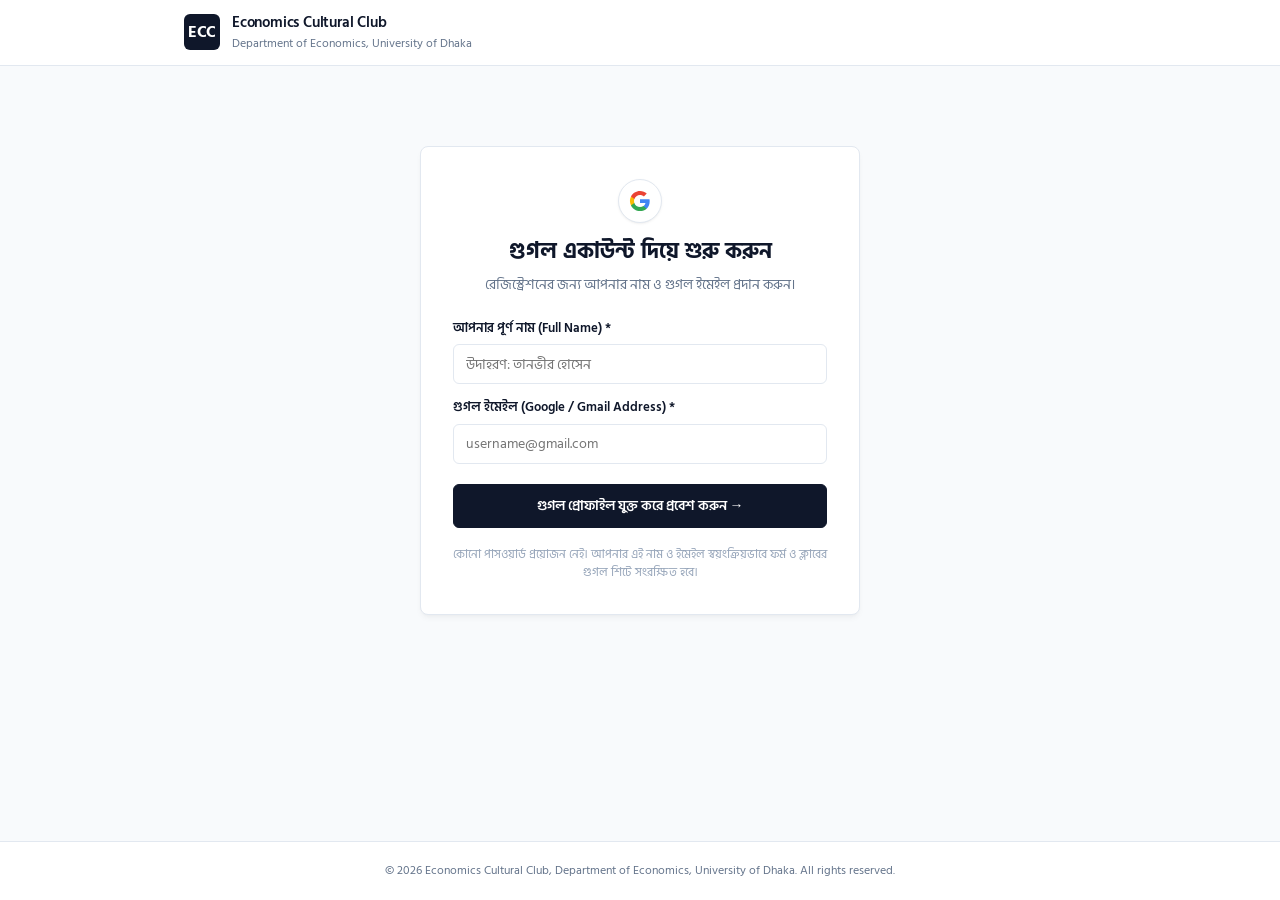
==== index.html @ 9bbc3e86 "Initial commit: Economics Cultural Club Registration Portal" ====
<!DOCTYPE html>
<html lang="bn">
<head>
  <meta charset="UTF-8">
  <meta name="viewport" content="width=device-width, initial-scale=1.0">
  <title>ইভেন্ট রেজিস্ট্রেশন | Economics Cultural Club</title>
  
  <!-- Fonts: Hind Siliguri for Bangla & Inter for English -->
  <link rel="preconnect" href="https://fonts.googleapis.com">
  <link rel="preconnect" href="https://fonts.gstatic.com" crossorigin>
  <link href="https://fonts.googleapis.com/css2?family=Hind+Siliguri:wght@400;500;600;700&display=swap" rel="stylesheet">
  
  <link rel="stylesheet" href="style.css">
</head>
<body>

  <!-- Header -->
  <header class="site-header">
    <div class="header-container">
      <div class="brand-block">
        <div class="brand-symbol">ECC</div>
        <div>
          <div class="brand-title">Economics Cultural Club</div>
          <div class="brand-subtitle">Department of Economics, University of Dhaka</div>
        </div>
      </div>

      <!-- User Account Bar (Shown when authenticated) -->
      <div id="user-account-bar" class="user-account-bar" style="display: none;">
        <div class="user-profile">
          <img id="header-avatar" class="user-avatar" src="" alt="User Avatar" />
          <div class="user-details">
            <span id="header-user-name" class="user-name">User Name</span>
            <span id="header-user-email" class="user-email">user@gmail.com</span>
          </div>
        </div>
        <button type="button" class="btn-signout" id="btn-signout">লগআউট (Sign Out)</button>
      </div>
    </div>
  </header>

  <!-- Main Container -->
  <main class="main-content">

    <!-- VIEW 1: AUTHENTICATION (0$ GOOGLE ACCOUNT LOGIN) -->
    <section id="view-auth" class="view-section active">
      <div class="auth-container">
        <div class="auth-header">
          <div style="display: inline-flex; align-items: center; justify-content: center; width: 44px; height: 44px; background: #fff; border: 1px solid var(--color-border); border-radius: 50%; margin-bottom: 12px; box-shadow: var(--shadow-subtle);">
            <!-- Google 'G' Icon SVG -->
            <svg width="22" height="22" viewBox="0 0 24 24">
              <path fill="#4285F4" d="M22.56 12.25c0-.78-.07-1.53-.2-2.25H12v4.26h5.92c-.26 1.37-1.04 2.53-2.21 3.31v2.77h3.57c2.08-1.92 3.28-4.74 3.28-8.09z"/>
              <path fill="#34A853" d="M12 23c2.97 0 5.46-.98 7.28-2.66l-3.57-2.77c-.98.66-2.23 1.06-3.71 1.06-2.86 0-5.29-1.93-6.16-4.53H2.18v2.84C3.99 20.53 7.7 23 12 23z"/>
              <path fill="#FBBC05" d="M5.84 14.09c-.22-.66-.35-1.36-.35-2.09s.13-1.43.35-2.09V7.06H2.18C1.43 8.55 1 10.22 1 12s.43 3.45 1.18 4.94l2.85-2.22.81-.63z"/>
              <path fill="#EA4335" d="M12 5.38c1.62 0 3.06.56 4.21 1.64l3.15-3.15C17.45 2.09 14.97 1 12 1 7.7 1 3.99 3.47 2.18 7.06l3.66 2.84c.87-2.6 3.3-4.52 6.16-4.52z"/>
            </svg>
          </div>
          <h1>গুগল একাউন্ট দিয়ে শুরু করুন</h1>
          <p>রেজিস্ট্রেশনের জন্য আপনার নাম ও গুগল ইমেইল প্রদান করুন।</p>
        </div>

        <form id="form-auth-login" novalidate style="margin-top: 16px; text-align: left;">
          <div class="form-group" style="margin-bottom: 14px;">
            <label class="form-label" for="auth-input-name">
              <span>আপনার পূর্ণ নাম (Full Name) *</span>
            </label>
            <input type="text" id="auth-input-name" class="form-control" required placeholder="উদাহরণ: তানভীর হোসেন" />
          </div>

          <div class="form-group" style="margin-bottom: 20px;">
            <label class="form-label" for="auth-input-email">
              <span>গুগল ইমেইল (Google / Gmail Address) *</span>
            </label>
            <input type="email" id="auth-input-email" class="form-control" required placeholder="username@gmail.com" />
          </div>

          <button type="submit" class="btn btn-primary btn-full" style="height: 44px;">
            গুগল প্রোফাইল যুক্ত করে প্রবেশ করুন &rarr;
          </button>
        </form>

        <p class="auth-note" style="margin-top: 18px;">
          কোনো পাসওয়ার্ড প্রয়োজন নেই। আপনার এই নাম ও ইমেইল স্বয়ংক্রিয়ভাবে ফর্ম ও ক্লাবের গুগল শিটে সংরক্ষিত হবে।
        </p>
      </div>
    </section>

    <!-- VIEW 2: MAIN MENU (SELECTION) -->
    <section id="view-menu" class="view-section">
      <div class="menu-header">
        <h2 id="menu-welcome-text">স্বাগতম!</h2>
        <p>যে ইভেন্টে অংশগ্রহণ করতে চান তা নির্বাচন করুন:</p>
      </div>

      <div class="events-grid">
        <!-- Event 1: চিত্রপট (Art-camp) -->
        <article class="event-card">
          <div>
            <span class="event-tag">আর্ট ক্যাম্প</span>
            <h3>'চিত্রপট' (Art-camp)</h3>
            <p class="event-desc">
              ছোট-বড় সকল প্রতিভাবানদের জন্য চিত্রাঙ্কন উৎসব। বয়স অনুযায়ী রয়েছে কুঁড়ি ও কলি গ্রুপ।
            </p>
            <ul class="event-meta-list">
              <li><strong>বয়সসীমা:</strong> ৩ থেকে ২৫ বছর</li>
              <li><strong>মাধ্যম:</strong> কার্ট্রিজ পেপার / ক্যানভাস</li>
              <li><strong>ফি:</strong> ৫০০ / ৮০০ / ১,০০০ টাকা</li>
            </ul>
          </div>
          <button type="button" class="btn btn-accent btn-full" id="btn-open-art-camp">
            'চিত্রপট' বুকিং ফর্ম খুলুন &rarr;
          </button>
        </article>

        <!-- Event 2: উৎসব (Movie Screening) -->
        <article class="event-card">
          <div>
            <span class="event-tag">চলচ্চিত্র প্রদর্শনী</span>
            <h3>'উৎসব' (Movie Screening)</h3>
            <p class="event-desc">
              নির্বাচিত জনপ্রিয় সিনেমা প্রদর্শনী ও সাংস্কৃতিক আড্ডা। ইকোনমিক্স পরিবার ও আমন্ত্রিত অতিথিদের জন্য।
            </p>
            <ul class="event-meta-list">
              <li><strong>স্থান:</strong> ঢাকা বিশ্ববিদ্যালয় ক্যাম্পাস</li>
              <li><strong>EconDU সেশন (২২/২৩ - ২৫/২৬):</strong> ৫০ টাকা</li>
              <li><strong>অন্যান্য সবার জন্য:</strong> ১০০ টাকা</li>
            </ul>
          </div>
          <button type="button" class="btn btn-primary btn-full" id="btn-open-movie-screening">
            'উৎসব' বুকিং ফর্ম খুলুন &rarr;
          </button>
        </article>
      </div>
    </section>

    <!-- VIEW 3: FORM 1 - 'চিত্রপট' (Art-camp) -->
    <section id="view-art-camp" class="view-section">
      <div class="form-card">
        <div class="form-top-nav">
          <button type="button" class="btn-back" data-target="view-menu">
            &larr; প্রধান মেনুতে ফিরে যান
          </button>
          <span class="event-tag">Art-camp Booking</span>
        </div>

        <div class="form-title-group">
          <h2>'চিত্রপট' (Art-camp) বুকিং ফর্ম</h2>
          <p>সঠিক বয়স ও জন্মতারিখ প্রদান করে উপযুক্ত গ্রুপ নির্বাচন করুন।</p>
        </div>

        <form id="form-art-camp" novalidate>
          <div class="form-grid form-grid-2">
            <!-- Name -->
            <div class="form-group">
              <label class="form-label" for="ac-name">
                <span>অংশগ্রহণকারীর নাম (Full Name) *</span>
              </label>
              <input type="text" id="ac-name" name="name" class="form-control" required placeholder="পুরো নাম লিখুন" />
            </div>

            <!-- Gender -->
            <div class="form-group">
              <label class="form-label" for="ac-gender">
                <span>লিঙ্গ (Gender) *</span>
              </label>
              <select id="ac-gender" name="gender" class="form-control" required>
                <option value="">নির্বাচন করুন</option>
                <option value="Male">পুরুষ (Male)</option>
                <option value="Female">নারী (Female)</option>
                <option value="Other">অন্যান্য (Other)</option>
              </select>
            </div>

            <!-- Phone Number -->
            <div class="form-group">
              <label class="form-label" for="ac-phone">
                <span>ফোন নম্বর (Phone Number) *</span>
                <span class="label-sub">নাবালক হলে অভিভাবকের নম্বর</span>
              </label>
              <input type="tel" id="ac-phone" name="phoneNumber" class="form-control" required placeholder="01XXXXXXXXX" />
            </div>

            <!-- Birthday -->
            <div class="form-group">
              <label class="form-label" for="ac-birthday">
                <span>জন্মতারিখ (Birthday) *</span>
              </label>
              <input type="date" id="ac-birthday" name="birthday" class="form-control" required />
            </div>

            <!-- Age (Auto-calculated, Read-only) -->
            <div class="form-group">
              <label class="form-label" for="ac-age">
                <span>বয়স (Age)</span>
                <span class="label-sub">জন্মতারিখ থেকে স্বয়ংক্রিয়ভাবে নির্ধারিত</span>
              </label>
              <div class="age-input-wrapper">
                <input type="text" id="ac-age" name="age" class="form-control tabular-nums" readonly placeholder="জন্মতারিখ নির্বাচন করুন" />
                <span id="ac-age-badge" class="age-status-badge">অনির্ধারিত</span>
              </div>
            </div>

            <!-- Registration Fee (Auto-filled, Read-only) -->
            <div class="form-group">
              <label class="form-label" for="ac-fee">
                <span>রেজিস্ট্রেশন ফি (Registration Fee)</span>
                <span class="label-sub">গ্রুপ অনুযায়ী নির্ধারিত</span>
              </label>
              <input type="text" id="ac-fee" name="feeDisplay" class="form-control tabular-nums" readonly value="০ টাকা" style="font-weight: 700; color: var(--color-accent);" />
            </div>

            <!-- Group Selection -->
            <div class="form-group full-width">
              <label class="form-label">
                <span>গ্রুপ নির্বাচন (Select Group) *</span>
                <span class="label-sub" id="ac-group-helper">বয়স অনুযায়ী প্রযোজ্য গ্রুপ সচল হবে</span>
              </label>

              <div class="group-options">
                <!-- Group 1: কুঁড়ি -->
                <div class="group-card disabled" id="group-card-kuri" data-group="কুঁড়ি" data-medium="কার্ট্রিজ পেপার (Cartridge Paper)" data-fee="500" data-min-age="3" data-max-age="15">
                  <div class="group-card-header">
                    <span class="group-title">কুঁড়ি</span>
                    <span class="group-age-badge">৩–১৫ বছর</span>
                  </div>
                  <div class="group-meta">
                    মাধ্যম: কার্ট্রিজ পেপার (Cartridge Paper)
                  </div>
                  <div class="group-fee">৫০০ টাকা (500 TK)</div>
                </div>

                <!-- Group 2: কলি (কার্টিজ পেপার) -->
                <div class="group-card disabled" id="group-card-koli-paper" data-group="কলি (কার্টিজ পেপার)" data-medium="কার্ট্রিজ পেপার (Cartridge Paper)" data-fee="800" data-min-age="16" data-max-age="25">
                  <div class="group-card-header">
                    <span class="group-title">কলি</span>
                    <span class="group-age-badge">১৬–২৫ বছর</span>
                  </div>
                  <div class="group-meta">
                    মাধ্যম: কার্ট্রিজ পেপার (Cartridge Paper)
                  </div>
                  <div class="group-fee">৮০০ টাকা (800 TK)</div>
                </div>

                <!-- Group 3: কলি (ক্যানভাস) -->
                <div class="group-card disabled" id="group-card-koli-canvas" data-group="কলি (ক্যানভাস)" data-medium="ক্যানভাস (Canvas)" data-fee="1000" data-min-age="16" data-max-age="25">
                  <div class="group-card-header">
                    <span class="group-title">কলি</span>
                    <span class="group-age-badge">১৬–২৫ বছর</span>
                  </div>
                  <div class="group-meta">
                    মাধ্যম: ক্যানভাস (Canvas)
                  </div>
                  <div class="group-fee">১,০০০ টাকা (1,000 TK)</div>
                </div>
              </div>
              <input type="hidden" id="ac-selected-group" name="group" required />
              <input type="hidden" id="ac-selected-medium" name="medium" />
              <input type="hidden" id="ac-selected-fee" name="fee" value="0" />
            </div>
          </div>

          <!-- Shared Payment Component Container -->
          <div class="payment-component-container" data-form-prefix="ac"></div>

          <!-- Submit Button -->
          <div style="margin-top: 24px;">
            <button type="submit" class="btn btn-accent btn-full" id="btn-submit-art-camp">
              <span class="btn-text">'চিত্রপট' রেজিস্ট্রেশন সম্পন্ন করুন</span>
              <span class="btn-spinner" style="display: none;">প্রসেস হচ্ছে...</span>
            </button>
          </div>
        </form>
      </div>
    </section>

    <!-- VIEW 4: FORM 2 - 'উৎসব' (Movie Screening) -->
    <section id="view-movie-screening" class="view-section">
      <div class="form-card">
        <div class="form-top-nav">
          <button type="button" class="btn-back" data-target="view-menu">
            &larr; প্রধান মেনুতে ফিরে যান
          </button>
          <span class="event-tag" style="color: var(--color-text-main); background: var(--color-surface-subtle); border-color: var(--color-border);">
            Movie Screening Booking
          </span>
        </div>

        <div class="form-title-group">
          <h2>'উৎসব' (Movie Screening) বুকিং ফর্ম</h2>
          <p>আপনার তথ্য, ডিপার্টমেন্ট ও সেশন অনুযায়ী ফি স্বয়ংক্রিয়ভাবে নির্ধারিত হবে।</p>
        </div>

        <form id="form-movie-screening" novalidate>
          <div class="form-grid form-grid-2">
            <!-- Name -->
            <div class="form-group">
              <label class="form-label" for="ms-name">
                <span>নাম (Full Name) *</span>
              </label>
              <input type="text" id="ms-name" name="name" class="form-control" required placeholder="পুরো নাম লিখুন" />
            </div>

            <!-- Gender -->
            <div class="form-group">
              <label class="form-label" for="ms-gender">
                <span>লিঙ্গ (Gender) *</span>
              </label>
              <select id="ms-gender" name="gender" class="form-control" required>
                <option value="">নির্বাচন করুন</option>
                <option value="Male">পুরুষ (Male)</option>
                <option value="Female">নারী (Female)</option>
                <option value="Other">অন্যান্য (Other)</option>
              </select>
            </div>

            <!-- Phone Number -->
            <div class="form-group full-width">
              <label class="form-label" for="ms-phone">
                <span>ফোন নম্বর (Phone Number) *</span>
                <span class="label-sub">নাবালক হলে অভিভাবকের নম্বর (Guardian's if Minor)</span>
              </label>
              <input type="tel" id="ms-phone" name="phoneNumber" class="form-control" required placeholder="01XXXXXXXXX" />
            </div>

            <!-- Institution Dropdown -->
            <div class="form-group">
              <label class="form-label" for="ms-institution">
                <span>প্রতিষ্ঠান / বিভাগ (Institution) *</span>
              </label>
              <select id="ms-institution" name="institution" class="form-control" required>
                <option value="">নির্বাচন করুন</option>
                <option value="EconDU">EconDU (Department of Economics, DU)</option>
                <option value="Other">অন্যান্য (Other)</option>
              </select>
            </div>

            <!-- Institution Other (Conditional Input) -->
            <div class="form-group" id="ms-institution-other-group" style="display: none;">
              <label class="form-label" for="ms-institution-other">
                <span>প্রতিষ্ঠানের নাম লিখুন (Specify Institution) *</span>
              </label>
              <input type="text" id="ms-institution-other" name="institutionOther" class="form-control" placeholder="আপনার প্রতিষ্ঠান বা বিভাগের নাম" />
            </div>

            <!-- Session Dropdown -->
            <div class="form-group">
              <label class="form-label" for="ms-session">
                <span>সেশন (Session) *</span>
              </label>
              <select id="ms-session" name="session" class="form-control" required>
                <option value="">নির্বাচন করুন</option>
                <option value="25/26">25/26</option>
                <option value="24/25">24/25</option>
                <option value="23/24">23/24</option>
                <option value="22/23">22/23</option>
                <option value="Other">অন্যান্য (Other)</option>
              </select>
            </div>

            <!-- Session Other (Conditional Input) -->
            <div class="form-group" id="ms-session-other-group" style="display: none;">
              <label class="form-label" for="ms-session-other">
                <span>সেশন উল্লেখ করুন (Specify Session) *</span>
              </label>
              <input type="text" id="ms-session-other" name="sessionOther" class="form-control" placeholder="যেমন: 21/22 বা অন্যান্য" />
            </div>

            <!-- Registration Fee (Auto-filled, Read-only) -->
            <div class="form-group full-width">
              <div class="fee-summary-box">
                <div>
                  <div class="fee-summary-label">রেজিস্ট্রেশন ফি (Registration Fee)</div>
                  <div class="fee-summary-note" id="ms-fee-rule-note">
                    EconDU এবং [25/26, 24/25, 23/24, 22/23] সেশনের জন্য ৫০ টাকা, অন্যদের জন্য ১০০ টাকা।
                  </div>
                </div>
                <div class="fee-summary-val" id="ms-fee-display">১০০ টাকা</div>
                <input type="hidden" id="ms-fee" name="fee" value="100" />
              </div>
            </div>
          </div>

          <!-- Shared Payment Component Container -->
          <div class="payment-component-container" data-form-prefix="ms"></div>

          <!-- Submit Button -->
          <div style="margin-top: 24px;">
            <button type="submit" class="btn btn-primary btn-full" id="btn-submit-movie-screening">
              <span class="btn-text">'উৎসব' রেজিস্ট্রেশন সাবমিট করুন</span>
              <span class="btn-spinner" style="display: none;">প্রসেস হচ্ছে...</span>
            </button>
          </div>
        </form>
      </div>
    </section>

  </main>

  <!-- Reusable Template: Payment Details Shared Component -->
  <template id="template-payment-details">
    <div class="payment-section">
      <div class="section-title">পেমেন্ট সংক্রান্ত বিবরণ (Payment Details)</div>
      <div class="section-desc">
        নিচের ব্যাংক একাউন্ট অথবা MFS নম্বরে নির্ধারিত ফি পাঠিয়ে ট্রানজেকশন আইডি প্রদান করুন।
      </div>

      <div class="payment-grid">
        <!-- Bank Details -->
        <div class="payment-card">
          <div class="payment-card-title">
            <span>ব্যাংক একাউন্ট বিবরণ (Bank)</span>
          </div>
          <div class="payment-details-list">
            <div class="payment-row">
              <span>Account Name:</span>
              <span>Economics Cultural Club</span>
            </div>
            <div class="payment-row">
              <span>Account No:</span>
              <span>
                <button type="button" class="copy-pill js-copy-btn" data-copy="4405702001651" title="কপি করুন">
                  4405702001651 📋
                </button>
              </span>
            </div>
            <div class="payment-row">
              <span>Bank Name:</span>
              <span>Sonali Bank PLC</span>
            </div>
            <div class="payment-row">
              <span>Branch:</span>
              <span>DU Campus Corporate</span>
            </div>
            <div class="payment-row">
              <span>Routing No:</span>
              <span>200271750</span>
            </div>
            <div class="payment-row">
              <span>SWIFT / BIC:</span>
              <span>BSONBDDH</span>
            </div>
          </div>
        </div>

        <!-- MFS Details -->
        <div class="payment-card">
          <div class="payment-card-title">
            <span>মোবাইল ব্যাংকিং (MFS)</span>
          </div>
          <div class="payment-details-list">
            <div class="payment-row">
              <span>MFS Providers:</span>
              <span>bKash / Nagad / Rocket / Upay</span>
            </div>
            <div class="payment-row" style="margin-top: 4px;">
              <span>MFS Number:</span>
              <span>
                <button type="button" class="copy-pill js-copy-btn" data-copy="01753932582" title="কপি করুন">
                  01753932582 📋
                </button>
              </span>
            </div>
            <div class="payment-row" style="margin-top: 6px;">
              <span style="font-size: 11px; color: var(--color-text-muted);">
                * অনুগ্রহ করে সেন্ড মানি বা ক্যাশ-ইন সম্পন্ন করে নিচের ঘরে ট্রানজেকশন আইডি (TrxID) দিন।
              </span>
            </div>
          </div>
        </div>

        <!-- QR Code Placeholder -->
        <div class="qr-container">
          <div class="qr-image-wrapper">
            <!-- 
              To use your actual QR code image, place your file in this folder 
              named 'bangla-qr.png' (or SVG fallback will render).
            -->
            <img src="bangla-qr.png" alt="Bangla QR" onerror="this.onerror=null; this.src='bangla-qr.svg';" />
            <div class="qr-placeholder-text" style="display: none; height: 100%; align-items: center; justify-content: center; text-align: center;">
              &lt;Bangla QR png&gt;
            </div>
          </div>
          <div class="qr-caption">Bangla QR</div>
        </div>
      </div>

      <!-- Verification Input fields -->
      <div class="verification-box">
        <div class="form-grid form-grid-2">
          <div class="form-group">
            <label class="form-label">
              <span>পেমেন্ট মাধ্যম (Payment Method) *</span>
            </label>
            <select class="form-control js-payment-method" required>
              <option value="bKash">bKash (বিকাশ)</option>
              <option value="Nagad">Nagad (নগদ)</option>
              <option value="Rocket">Rocket (রকেট)</option>
              <option value="Upay">Upay (উপায়)</option>
              <option value="Sonali Bank">Sonali Bank PLC (ব্যাংক ট্রান্সফার)</option>
            </select>
          </div>
          <div class="form-group">
            <label class="form-label">
              <span>ট্রানজেকশন আইডি / রেফারেন্স (TrxID) *</span>
              <span class="label-sub">টাকা পাঠানোর পর প্রাপ্ত কোড</span>
            </label>
            <input type="text" class="form-control js-trx-id" required placeholder="উদাহরণ: BKA892XKZ বা স্লিপ নম্বর" />
          </div>
        </div>
      </div>
    </div>
  </template>

  <!-- Success Modal -->
  <div id="modal-success" class="modal-overlay">
    <div class="modal-card">
      <div class="modal-icon-success">
        <svg width="24" height="24" viewBox="0 0 24 24" fill="none" stroke="currentColor" stroke-width="2.5" stroke-linecap="round" stroke-linejoin="round">
          <polyline points="20 6 9 17 4 12"></polyline>
        </svg>
      </div>
      <h3 id="modal-success-title">রেজিস্ট্রেশন সফল হয়েছে!</h3>
      <p id="modal-success-desc">
        আপনার আবেদনটি সফলভাবে গৃহীত হয়েছে এবং সংশ্লিষ্ট গুগল শিটে রেকর্ড করা হয়েছে।
      </p>
      <button type="button" class="btn btn-primary btn-full" id="btn-modal-done">
        প্রধান মেনুতে ফিরে যান
      </button>
    </div>
  </div>

  <!-- Toast Container -->
  <div id="toast-container" class="toast-container"></div>

  <!-- Footer -->
  <footer class="site-footer">
    <div>&copy; 2026 Economics Cultural Club, Department of Economics, University of Dhaka. All rights reserved.</div>
  </footer>

  <!-- Scripts -->
  <script src="config.js"></script>
  <script src="app.js"></script>
</body>
</html>
---- style.css ----
/* ==========================================================================
   Economics Cultural Club - Event Registration Stylesheet
   Crafted with Quiet Chrome, crisp 1px borders, deliberate spacing, and solid typography.
   Zero AI Slop: No purple gradients, no glowing blobs, no gradient text.
   ========================================================================== */

:root {
  --font-sans: 'Hind Siliguri', -apple-system, BlinkMacSystemFont, 'Segoe UI', Roboto, Helvetica, Arial, sans-serif;
  --font-mono: ui-monospace, SFMono-Regular, Menlo, Monaco, Consolas, monospace;

  /* Calm Neutrals */
  --color-bg: #f8fafc;
  --color-surface: #ffffff;
  --color-surface-subtle: #f1f5f9;
  --color-border: #e2e8f0;
  --color-border-hover: #cbd5e1;
  --color-text-main: #0f172a;
  --color-text-muted: #64748b;
  --color-text-subtle: #94a3b8;

  /* Dignified Accent (Earthy Terracotta / Rust) */
  --color-accent: #c2410c;
  --color-accent-hover: #9a3412;
  --color-accent-light: #fff7ed;
  --color-accent-border: #fed7aa;

  /* Functional status */
  --color-success: #15803d;
  --color-success-bg: #f0fdf4;
  --color-error: #b91c1c;
  --color-error-bg: #fef2f2;

  --radius-sm: 4px;
  --radius-md: 6px;
  --radius-lg: 8px;
  --shadow-subtle: 0 1px 3px 0 rgba(0, 0, 0, 0.05), 0 1px 2px -1px rgba(0, 0, 0, 0.05);
  --shadow-card: 0 4px 6px -1px rgba(0, 0, 0, 0.04), 0 2px 4px -2px rgba(0, 0, 0, 0.04);
}

*, *::before, *::after {
  box-sizing: border-box;
  margin: 0;
  padding: 0;
}

body {
  font-family: var(--font-sans);
  background-color: var(--color-bg);
  color: var(--color-text-main);
  line-height: 1.5;
  -webkit-font-smoothing: antialiased;
  min-height: 100vh;
  display: flex;
  flex-direction: column;
}

/* Tabular Numbers */
.tabular-nums, .num, .fee-amount, .age-badge, .badge {
  font-variant-numeric: tabular-nums;
}

/* Header & Nav */
.site-header {
  background-color: var(--color-surface);
  border-bottom: 1px solid var(--color-border);
  position: sticky;
  top: 0;
  z-index: 40;
}

.header-container {
  max-width: 960px;
  margin: 0 auto;
  padding: 12px 24px;
  display: flex;
  align-items: center;
  justify-content: space-between;
}

.brand-block {
  display: flex;
  align-items: center;
  gap: 12px;
}

.brand-symbol {
  width: 36px;
  height: 36px;
  background-color: var(--color-text-main);
  color: #fff;
  border-radius: var(--radius-md);
  display: flex;
  align-items: center;
  justify-content: center;
  font-weight: 700;
  font-size: 16px;
  letter-spacing: -0.5px;
}

.brand-title {
  font-size: 15px;
  font-weight: 600;
  color: var(--color-text-main);
  letter-spacing: -0.2px;
}

.brand-subtitle {
  font-size: 12px;
  color: var(--color-text-muted);
}

/* User Account Bar in Header */
.user-account-bar {
  display: flex;
  align-items: center;
  gap: 12px;
}

.user-profile {
  display: flex;
  align-items: center;
  gap: 8px;
  background-color: var(--color-surface-subtle);
  padding: 4px 10px 4px 4px;
  border-radius: 9999px;
  border: 1px solid var(--color-border);
}

.user-avatar {
  width: 28px;
  height: 28px;
  border-radius: 50%;
  object-fit: cover;
  background-color: var(--color-border);
  display: flex;
  align-items: center;
  justify-content: center;
  font-size: 11px;
  font-weight: 600;
}

.user-details {
  display: flex;
  flex-direction: column;
}

.user-name {
  font-size: 12px;
  font-weight: 600;
  line-height: 1.2;
}

.user-email {
  font-size: 11px;
  color: var(--color-text-muted);
  line-height: 1.2;
}

.btn-signout {
  background: transparent;
  border: 1px solid var(--color-border);
  padding: 5px 10px;
  font-size: 12px;
  font-weight: 500;
  border-radius: var(--radius-md);
  color: var(--color-text-muted);
  cursor: pointer;
  transition: all 0.15s ease;
}

.btn-signout:hover {
  background-color: var(--color-surface-subtle);
  color: var(--color-text-main);
  border-color: var(--color-border-hover);
}

/* Main Content Layout */
.main-content {
  flex: 1;
  max-width: 960px;
  width: 100%;
  margin: 0 auto;
  padding: 32px 24px 64px;
}

/* View Sections */
.view-section {
  display: none;
  animation: fadeIn 0.2s ease forwards;
}

.view-section.active {
  display: block;
}

@keyframes fadeIn {
  from { opacity: 0; transform: translateY(4px); }
  to { opacity: 1; transform: translateY(0); }
}

/* Login State View */
.auth-container {
  max-width: 440px;
  margin: 48px auto;
  background-color: var(--color-surface);
  border: 1px solid var(--color-border);
  border-radius: var(--radius-lg);
  padding: 32px;
  box-shadow: var(--shadow-card);
  text-align: center;
}

.auth-header h1 {
  font-size: 22px;
  font-weight: 700;
  margin-bottom: 6px;
  color: var(--color-text-main);
}

.auth-header p {
  font-size: 14px;
  color: var(--color-text-muted);
  margin-bottom: 24px;
}

.auth-google-wrapper {
  display: flex;
  flex-direction: column;
  align-items: center;
  justify-content: center;
  gap: 16px;
  min-height: 48px;
}

.auth-note {
  font-size: 12px;
  color: var(--color-text-subtle);
  margin-top: 20px;
  line-height: 1.5;
}

.demo-login-box {
  margin-top: 16px;
  padding-top: 16px;
  border-top: 1px dashed var(--color-border);
}

/* Main Menu View */
.menu-header {
  margin-bottom: 28px;
  text-align: left;
}

.menu-header h2 {
  font-size: 24px;
  font-weight: 700;
  color: var(--color-text-main);
  margin-bottom: 4px;
}

.menu-header p {
  color: var(--color-text-muted);
  font-size: 14px;
}

.events-grid {
  display: grid;
  grid-template-columns: repeat(auto-fit, minmax(320px, 1fr));
  gap: 20px;
}

.event-card {
  background-color: var(--color-surface);
  border: 1px solid var(--color-border);
  border-radius: var(--radius-lg);
  padding: 24px;
  box-shadow: var(--shadow-subtle);
  display: flex;
  flex-direction: column;
  justify-content: space-between;
  transition: border-color 0.15s ease, box-shadow 0.15s ease;
}

.event-card:hover {
  border-color: var(--color-border-hover);
  box-shadow: var(--shadow-card);
}

.event-tag {
  display: inline-block;
  font-size: 11px;
  font-weight: 600;
  text-transform: uppercase;
  letter-spacing: 0.5px;
  color: var(--color-accent);
  background-color: var(--color-accent-light);
  border: 1px solid var(--color-accent-border);
  padding: 2px 8px;
  border-radius: var(--radius-sm);
  margin-bottom: 12px;
}

.event-card h3 {
  font-size: 20px;
  font-weight: 700;
  color: var(--color-text-main);
  margin-bottom: 6px;
}

.event-card .event-desc {
  font-size: 13px;
  color: var(--color-text-muted);
  margin-bottom: 20px;
  line-height: 1.5;
}

.event-meta-list {
  list-style: none;
  font-size: 13px;
  color: var(--color-text-muted);
  margin-bottom: 24px;
  display: flex;
  flex-direction: column;
  gap: 8px;
  border-top: 1px solid var(--color-border);
  padding-top: 16px;
}

.event-meta-list li {
  display: flex;
  align-items: center;
  gap: 8px;
}

.event-meta-list li strong {
  color: var(--color-text-main);
}

/* Forms Common Layout */
.form-card {
  background-color: var(--color-surface);
  border: 1px solid var(--color-border);
  border-radius: var(--radius-lg);
  padding: 32px;
  box-shadow: var(--shadow-card);
}

.form-top-nav {
  display: flex;
  align-items: center;
  justify-content: space-between;
  margin-bottom: 24px;
  padding-bottom: 16px;
  border-bottom: 1px solid var(--color-border);
}

.btn-back {
  background: transparent;
  border: none;
  font-size: 13px;
  font-weight: 500;
  color: var(--color-text-muted);
  cursor: pointer;
  display: inline-flex;
  align-items: center;
  gap: 6px;
  padding: 6px 10px;
  border-radius: var(--radius-sm);
}

.btn-back:hover {
  background-color: var(--color-surface-subtle);
  color: var(--color-text-main);
}

.form-title-group h2 {
  font-size: 22px;
  font-weight: 700;
  margin-bottom: 4px;
}

.form-title-group p {
  font-size: 13px;
  color: var(--color-text-muted);
}

.form-grid {
  display: grid;
  grid-template-columns: 1fr;
  gap: 20px;
  margin-top: 24px;
}

@media (min-width: 640px) {
  .form-grid-2 {
    grid-template-columns: 1fr 1fr;
  }
}

.form-group {
  display: flex;
  flex-direction: column;
  gap: 6px;
}

.form-group.full-width {
  grid-column: 1 / -1;
}

.form-label {
  font-size: 13px;
  font-weight: 600;
  color: var(--color-text-main);
  display: flex;
  align-items: center;
  justify-content: space-between;
}

.form-label .label-sub {
  font-size: 11px;
  font-weight: 400;
  color: var(--color-text-muted);
}

.form-control {
  height: 40px;
  padding: 0 12px;
  font-size: 14px;
  font-family: inherit;
  color: var(--color-text-main);
  background-color: #fff;
  border: 1px solid var(--color-border);
  border-radius: var(--radius-md);
  transition: border-color 0.15s ease, box-shadow 0.15s ease;
}

.form-control:focus {
  outline: none;
  border-color: var(--color-text-main);
  box-shadow: 0 0 0 1px var(--color-text-main);
}

.form-control:read-only,
.form-control:disabled {
  background-color: var(--color-surface-subtle);
  color: var(--color-text-muted);
  cursor: not-allowed;
  border-color: var(--color-border);
}

/* Radio / Gender Options */
.radio-group {
  display: flex;
  gap: 16px;
  align-items: center;
  height: 40px;
}

.radio-label {
  display: flex;
  align-items: center;
  gap: 6px;
  font-size: 13px;
  cursor: pointer;
  color: var(--color-text-main);
}

.radio-label input[type="radio"] {
  accent-color: var(--color-accent);
  cursor: pointer;
}

/* Age Calculation Input with Badge */
.age-input-wrapper {
  position: relative;
  display: flex;
  align-items: center;
}

.age-input-wrapper .form-control {
  padding-right: 110px;
}

.age-status-badge {
  position: absolute;
  right: 8px;
  font-size: 12px;
  padding: 2px 8px;
  border-radius: var(--radius-sm);
  background-color: var(--color-surface-subtle);
  color: var(--color-text-muted);
  border: 1px solid var(--color-border);
}

.age-status-badge.valid {
  background-color: var(--color-success-bg);
  color: var(--color-success);
  border-color: #bbf7d0;
}

.age-status-badge.invalid {
  background-color: var(--color-error-bg);
  color: var(--color-error);
  border-color: #fecaca;
}

/* Custom Group Selection Cards (Art-camp) */
.group-options {
  display: grid;
  grid-template-columns: 1fr;
  gap: 12px;
  margin-top: 4px;
}

@media (min-width: 640px) {
  .group-options {
    grid-template-columns: repeat(3, 1fr);
  }
}

.group-card {
  position: relative;
  border: 1px solid var(--color-border);
  border-radius: var(--radius-md);
  padding: 16px;
  background-color: #fff;
  cursor: pointer;
  transition: all 0.15s ease;
  display: flex;
  flex-direction: column;
  justify-content: space-between;
}

.group-card:hover:not(.disabled) {
  border-color: var(--color-border-hover);
  background-color: var(--color-bg);
}

.group-card.selected {
  border-color: var(--color-accent);
  background-color: var(--color-accent-light);
  box-shadow: 0 0 0 1px var(--color-accent);
}

.group-card.disabled {
  opacity: 0.55;
  background-color: var(--color-surface-subtle);
  border-color: var(--color-border);
  cursor: not-allowed;
  pointer-events: none;
}

.group-card-header {
  display: flex;
  align-items: flex-start;
  justify-content: space-between;
  margin-bottom: 8px;
}

.group-title {
  font-size: 15px;
  font-weight: 700;
  color: var(--color-text-main);
  line-height: 1.3;
}

.group-age-badge {
  font-size: 11px;
  font-weight: 600;
  color: var(--color-text-muted);
  background-color: var(--color-surface-subtle);
  padding: 2px 6px;
  border-radius: var(--radius-sm);
  border: 1px solid var(--color-border);
  white-space: nowrap;
}

.group-card.selected .group-age-badge {
  background-color: #fff;
  border-color: var(--color-accent-border);
  color: var(--color-accent);
}

.group-meta {
  font-size: 12px;
  color: var(--color-text-muted);
  margin-bottom: 12px;
}

.group-fee {
  font-size: 16px;
  font-weight: 700;
  color: var(--color-text-main);
  border-top: 1px dashed var(--color-border);
  padding-top: 8px;
  margin-top: auto;
}

.group-card.selected .group-fee {
  color: var(--color-accent);
  border-top-color: var(--color-accent-border);
}

/* Fee Display Block */
.fee-summary-box {
  background-color: var(--color-surface-subtle);
  border: 1px solid var(--color-border);
  border-radius: var(--radius-md);
  padding: 16px 20px;
  display: flex;
  align-items: center;
  justify-content: space-between;
}

.fee-summary-label {
  font-size: 14px;
  font-weight: 600;
  color: var(--color-text-main);
}

.fee-summary-note {
  font-size: 12px;
  color: var(--color-text-muted);
}

.fee-summary-val {
  font-size: 22px;
  font-weight: 800;
  color: var(--color-text-main);
  letter-spacing: -0.5px;
}

/* Shared Payment Details Section */
.payment-section {
  margin-top: 32px;
  border-top: 1px solid var(--color-border);
  padding-top: 24px;
}

.section-title {
  font-size: 15px;
  font-weight: 700;
  color: var(--color-text-main);
  margin-bottom: 6px;
}

.section-desc {
  font-size: 13px;
  color: var(--color-text-muted);
  margin-bottom: 16px;
}

.payment-grid {
  display: grid;
  grid-template-columns: 1fr;
  gap: 16px;
}

@media (min-width: 768px) {
  .payment-grid {
    grid-template-columns: 1fr 1fr auto;
  }
}

.payment-card {
  background-color: #fff;
  border: 1px solid var(--color-border);
  border-radius: var(--radius-md);
  padding: 16px;
}

.payment-card-title {
  font-size: 12px;
  font-weight: 700;
  text-transform: uppercase;
  letter-spacing: 0.5px;
  color: var(--color-text-muted);
  margin-bottom: 12px;
  display: flex;
  align-items: center;
  justify-content: space-between;
}

.payment-details-list {
  display: flex;
  flex-direction: column;
  gap: 6px;
  font-size: 12px;
}

.payment-row {
  display: flex;
  justify-content: space-between;
  gap: 8px;
}

.payment-row span:first-child {
  color: var(--color-text-muted);
}

.payment-row span:last-child {
  font-weight: 600;
  color: var(--color-text-main);
  text-align: right;
}

.copy-pill {
  background-color: var(--color-surface-subtle);
  border: 1px solid var(--color-border);
  border-radius: var(--radius-sm);
  padding: 2px 6px;
  font-size: 11px;
  font-family: var(--font-mono);
  cursor: pointer;
  display: inline-flex;
  align-items: center;
  gap: 4px;
  color: var(--color-text-main);
  transition: all 0.15s ease;
}

.copy-pill:hover {
  background-color: var(--color-border);
}

/* QR Code Container */
.qr-container {
  min-width: 140px;
  display: flex;
  flex-direction: column;
  align-items: center;
  justify-content: center;
  border: 1px solid var(--color-border);
  border-radius: var(--radius-md);
  background-color: #fff;
  padding: 12px;
  text-align: center;
}

.qr-image-wrapper {
  width: 110px;
  height: 110px;
  background-color: var(--color-surface-subtle);
  border: 1px solid var(--color-border);
  border-radius: var(--radius-sm);
  display: flex;
  align-items: center;
  justify-content: center;
  overflow: hidden;
  margin-bottom: 8px;
  position: relative;
}

.qr-image-wrapper img {
  width: 100%;
  height: 100%;
  object-fit: contain;
}

.qr-placeholder-text {
  font-size: 11px;
  color: var(--color-text-subtle);
  font-family: var(--font-mono);
  padding: 8px;
}

.qr-caption {
  font-size: 11px;
  font-weight: 600;
  color: var(--color-text-muted);
}

/* Verification inputs */
.verification-box {
  margin-top: 16px;
  background-color: var(--color-bg);
  border: 1px solid var(--color-border);
  border-radius: var(--radius-md);
  padding: 16px;
}

/* Buttons */
.btn {
  display: inline-flex;
  align-items: center;
  justify-content: center;
  gap: 8px;
  height: 42px;
  padding: 0 18px;
  font-size: 14px;
  font-weight: 600;
  border-radius: var(--radius-md);
  border: 1px solid transparent;
  cursor: pointer;
  transition: all 0.15s ease;
  font-family: inherit;
}

.btn-primary {
  background-color: var(--color-text-main);
  color: #fff;
  border-color: var(--color-text-main);
}

.btn-primary:hover:not(:disabled) {
  background-color: #1e293b;
}

.btn-primary:disabled {
  opacity: 0.5;
  cursor: not-allowed;
}

.btn-accent {
  background-color: var(--color-accent);
  color: #fff;
  border-color: var(--color-accent);
}

.btn-accent:hover:not(:disabled) {
  background-color: var(--color-accent-hover);
}

.btn-outline {
  background-color: transparent;
  border-color: var(--color-border);
  color: var(--color-text-main);
}

.btn-outline:hover {
  background-color: var(--color-surface-subtle);
  border-color: var(--color-border-hover);
}

.btn-full {
  width: 100%;
}

/* Toast Alerts */
.toast-container {
  position: fixed;
  bottom: 24px;
  right: 24px;
  display: flex;
  flex-direction: column;
  gap: 8px;
  z-index: 100;
}

.toast {
  background-color: var(--color-text-main);
  color: #fff;
  padding: 12px 18px;
  border-radius: var(--radius-md);
  font-size: 13px;
  box-shadow: 0 10px 15px -3px rgba(0, 0, 0, 0.1);
  display: flex;
  align-items: center;
  gap: 10px;
  animation: slideIn 0.2s ease forwards;
}

.toast.error {
  background-color: var(--color-error);
}

.toast.success {
  background-color: var(--color-success);
}

@keyframes slideIn {
  from { transform: translateY(10px); opacity: 0; }
  to { transform: translateY(0); opacity: 1; }
}

/* Success Modal */
.modal-overlay {
  position: fixed;
  inset: 0;
  background-color: rgba(15, 23, 42, 0.6);
  backdrop-filter: blur(2px);
  display: none;
  align-items: center;
  justify-content: center;
  padding: 20px;
  z-index: 110;
}

.modal-overlay.active {
  display: flex;
}

.modal-card {
  background-color: #fff;
  border: 1px solid var(--color-border);
  border-radius: var(--radius-lg);
  max-width: 460px;
  width: 100%;
  padding: 32px;
  text-align: center;
  box-shadow: 0 20px 25px -5px rgba(0, 0, 0, 0.1);
  animation: modalPop 0.2s ease forwards;
}

@keyframes modalPop {
  from { transform: scale(0.95); opacity: 0; }
  to { transform: scale(1); opacity: 1; }
}

.modal-icon-success {
  width: 48px;
  height: 48px;
  background-color: var(--color-success-bg);
  border: 1px solid #bbf7d0;
  color: var(--color-success);
  border-radius: 50%;
  display: inline-flex;
  align-items: center;
  justify-content: center;
  margin-bottom: 16px;
}

.modal-card h3 {
  font-size: 20px;
  font-weight: 700;
  margin-bottom: 8px;
}

.modal-card p {
  font-size: 14px;
  color: var(--color-text-muted);
  margin-bottom: 24px;
  line-height: 1.5;
}

/* Footer */
.site-footer {
  border-top: 1px solid var(--color-border);
  background-color: var(--color-surface);
  padding: 20px 24px;
  text-align: center;
  font-size: 12px;
  color: var(--color-text-muted);
}
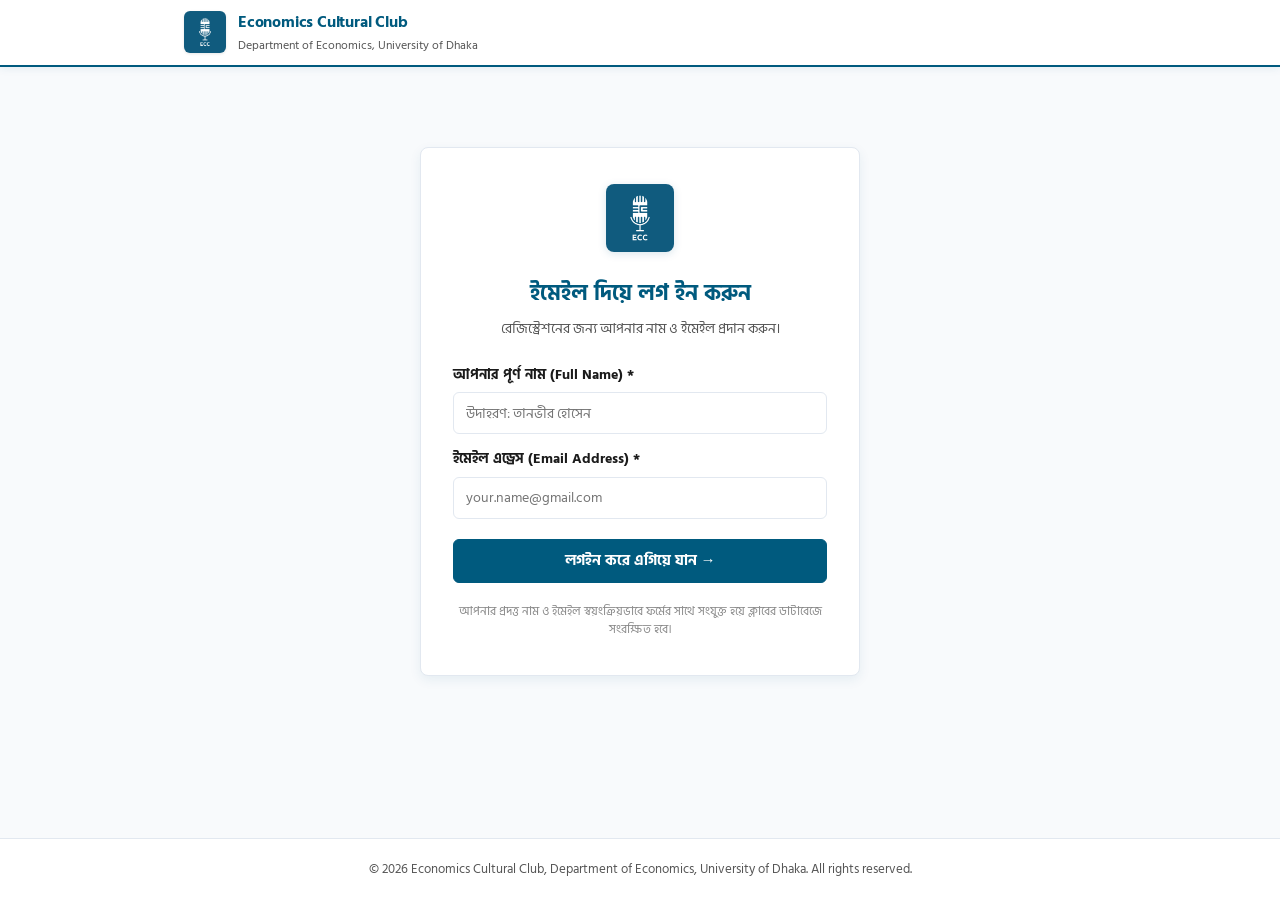
==== commit e63ee03b: "Update: Kalpurush font, ECC brand colors (#005A7E, #1B1B1B, #FFFFFF), logo, Bangla QR image, updated" ====
--- a/index.html
+++ b/index.html
@@ -5,12 +5,15 @@
   <meta name="viewport" content="width=device-width, initial-scale=1.0">
   <title>ইভেন্ট রেজিস্ট্রেশন | Economics Cultural Club</title>
   
-  <!-- Fonts: Hind Siliguri for Bangla & Inter for English -->
+  <!-- Fonts: Kalpurush & Hind Siliguri -->
+  <link rel="preconnect" href="https://fonts.maateen.me">
+  <link href="https://fonts.maateen.me/kalpurush/font.css" rel="stylesheet">
   <link rel="preconnect" href="https://fonts.googleapis.com">
   <link rel="preconnect" href="https://fonts.gstatic.com" crossorigin>
   <link href="https://fonts.googleapis.com/css2?family=Hind+Siliguri:wght@400;500;600;700&display=swap" rel="stylesheet">
   
   <link rel="stylesheet" href="style.css">
+  <link rel="icon" type="image/png" href="ecc-logo.png">
 </head>
 <body>
 
@@ -18,7 +21,7 @@
   <header class="site-header">
     <div class="header-container">
       <div class="brand-block">
-        <div class="brand-symbol">ECC</div>
+        <img src="ecc-logo.png" alt="ECC Logo" class="brand-logo-img" />
         <div>
           <div class="brand-title">Economics Cultural Club</div>
           <div class="brand-subtitle">Department of Economics, University of Dhaka</div>
@@ -34,7 +37,7 @@
             <span id="header-user-email" class="user-email">user@gmail.com</span>
           </div>
         </div>
-        <button type="button" class="btn-signout" id="btn-signout">লগআউট (Sign Out)</button>
+        <button type="button" class="btn-signout" id="btn-signout">লগআউট</button>
       </div>
     </div>
   </header>
@@ -42,21 +45,15 @@
   <!-- Main Container -->
   <main class="main-content">
 
-    <!-- VIEW 1: AUTHENTICATION (0$ GOOGLE ACCOUNT LOGIN) -->
+    <!-- VIEW 1: AUTHENTICATION (EMAIL LOGIN) -->
     <section id="view-auth" class="view-section active">
       <div class="auth-container">
         <div class="auth-header">
-          <div style="display: inline-flex; align-items: center; justify-content: center; width: 44px; height: 44px; background: #fff; border: 1px solid var(--color-border); border-radius: 50%; margin-bottom: 12px; box-shadow: var(--shadow-subtle);">
-            <!-- Google 'G' Icon SVG -->
-            <svg width="22" height="22" viewBox="0 0 24 24">
-              <path fill="#4285F4" d="M22.56 12.25c0-.78-.07-1.53-.2-2.25H12v4.26h5.92c-.26 1.37-1.04 2.53-2.21 3.31v2.77h3.57c2.08-1.92 3.28-4.74 3.28-8.09z"/>
-              <path fill="#34A853" d="M12 23c2.97 0 5.46-.98 7.28-2.66l-3.57-2.77c-.98.66-2.23 1.06-3.71 1.06-2.86 0-5.29-1.93-6.16-4.53H2.18v2.84C3.99 20.53 7.7 23 12 23z"/>
-              <path fill="#FBBC05" d="M5.84 14.09c-.22-.66-.35-1.36-.35-2.09s.13-1.43.35-2.09V7.06H2.18C1.43 8.55 1 10.22 1 12s.43 3.45 1.18 4.94l2.85-2.22.81-.63z"/>
-              <path fill="#EA4335" d="M12 5.38c1.62 0 3.06.56 4.21 1.64l3.15-3.15C17.45 2.09 14.97 1 12 1 7.7 1 3.99 3.47 2.18 7.06l3.66 2.84c.87-2.6 3.3-4.52 6.16-4.52z"/>
-            </svg>
-          </div>
-          <h1>গুগল একাউন্ট দিয়ে শুরু করুন</h1>
-          <p>রেজিস্ট্রেশনের জন্য আপনার নাম ও গুগল ইমেইল প্রদান করুন।</p>
+          <div class="auth-logo-wrapper">
+            <img src="ecc-logo.png" alt="ECC Logo" class="auth-logo-img" />
+          </div>
+          <h1>ইমেইল দিয়ে লগ ইন করুন</h1>
+          <p>রেজিস্ট্রেশনের জন্য আপনার নাম ও ইমেইল প্রদান করুন।</p>
         </div>
 
         <form id="form-auth-login" novalidate style="margin-top: 16px; text-align: left;">
@@ -69,18 +66,18 @@
 
           <div class="form-group" style="margin-bottom: 20px;">
             <label class="form-label" for="auth-input-email">
-              <span>গুগল ইমেইল (Google / Gmail Address) *</span>
+              <span>ইমেইল এড্রেস (Email Address) *</span>
             </label>
-            <input type="email" id="auth-input-email" class="form-control" required placeholder="username@gmail.com" />
-          </div>
-
-          <button type="submit" class="btn btn-primary btn-full" style="height: 44px;">
-            গুগল প্রোফাইল যুক্ত করে প্রবেশ করুন &rarr;
+            <input type="email" id="auth-input-email" class="form-control" required placeholder="your.name@gmail.com" />
+          </div>
+
+          <button type="submit" class="btn btn-primary btn-full">
+            লগইন করে এগিয়ে যান &rarr;
           </button>
         </form>
 
-        <p class="auth-note" style="margin-top: 18px;">
-          কোনো পাসওয়ার্ড প্রয়োজন নেই। আপনার এই নাম ও ইমেইল স্বয়ংক্রিয়ভাবে ফর্ম ও ক্লাবের গুগল শিটে সংরক্ষিত হবে।
+        <p class="auth-note">
+          আপনার প্রদত্ত নাম ও ইমেইল স্বয়ংক্রিয়ভাবে ফর্মের সাথে সংযুক্ত হয়ে ক্লাবের ডাটাবেজে সংরক্ষিত হবে।
         </p>
       </div>
     </section>
@@ -93,18 +90,19 @@
       </div>
 
       <div class="events-grid">
-        <!-- Event 1: চিত্রপট (Art-camp) -->
+        <!-- Event 1: Art Camp 'চিত্রপট' -->
         <article class="event-card">
           <div>
-            <span class="event-tag">আর্ট ক্যাম্প</span>
-            <h3>'চিত্রপট' (Art-camp)</h3>
+            <span class="event-tag">Art Camp</span>
+            <h3>'চিত্রপট' - অঙ্কন প্রদর্শনী</h3>
             <p class="event-desc">
               ছোট-বড় সকল প্রতিভাবানদের জন্য চিত্রাঙ্কন উৎসব। বয়স অনুযায়ী রয়েছে কুঁড়ি ও কলি গ্রুপ।
             </p>
             <ul class="event-meta-list">
               <li><strong>বয়সসীমা:</strong> ৩ থেকে ২৫ বছর</li>
-              <li><strong>মাধ্যম:</strong> কার্ট্রিজ পেপার / ক্যানভাস</li>
-              <li><strong>ফি:</strong> ৫০০ / ৮০০ / ১,০০০ টাকা</li>
+              <li><strong>তারিখ:</strong> ২৮ নভেম্বর, ২০২৬</li>
+              <li><strong>স্থান:</strong> শিশু অ্যাকাডেমি গ্যালারি</li>
+              <li><strong>সময়:</strong> সকাল ০৮:৩০ মিনিট</li>
             </ul>
           </div>
           <button type="button" class="btn btn-accent btn-full" id="btn-open-art-camp">
@@ -112,18 +110,18 @@
           </button>
         </article>
 
-        <!-- Event 2: উৎসব (Movie Screening) -->
+        <!-- Event 2: Movie Screening 'উৎসব' -->
         <article class="event-card">
           <div>
-            <span class="event-tag">চলচ্চিত্র প্রদর্শনী</span>
-            <h3>'উৎসব' (Movie Screening)</h3>
+            <span class="event-tag">Movie Screening</span>
+            <h3>'উৎসব' - চলচ্চিত্র প্রদর্শনী</h3>
             <p class="event-desc">
               নির্বাচিত জনপ্রিয় সিনেমা প্রদর্শনী ও সাংস্কৃতিক আড্ডা। ইকোনমিক্স পরিবার ও আমন্ত্রিত অতিথিদের জন্য।
             </p>
             <ul class="event-meta-list">
-              <li><strong>স্থান:</strong> ঢাকা বিশ্ববিদ্যালয় ক্যাম্পাস</li>
-              <li><strong>EconDU সেশন (২২/২৩ - ২৫/২৬):</strong> ৫০ টাকা</li>
-              <li><strong>অন্যান্য সবার জন্য:</strong> ১০০ টাকা</li>
+              <li><strong>তারিখ:</strong> ২৮ নভেম্বর, ২০২৬</li>
+              <li><strong>স্থান:</strong> শিশু অ্যাকাডেমি অডিটোরিয়াম</li>
+              <li><strong>সময়:</strong> দুপুর ০১:০০টা</li>
             </ul>
           </div>
           <button type="button" class="btn btn-primary btn-full" id="btn-open-movie-screening">
@@ -158,16 +156,16 @@
               <input type="text" id="ac-name" name="name" class="form-control" required placeholder="পুরো নাম লিখুন" />
             </div>
 
-            <!-- Gender -->
+            <!-- Gender (পুরুষ, মহিলা, তৃতীয় লিঙ্গ) -->
             <div class="form-group">
               <label class="form-label" for="ac-gender">
                 <span>লিঙ্গ (Gender) *</span>
               </label>
               <select id="ac-gender" name="gender" class="form-control" required>
                 <option value="">নির্বাচন করুন</option>
-                <option value="Male">পুরুষ (Male)</option>
-                <option value="Female">নারী (Female)</option>
-                <option value="Other">অন্যান্য (Other)</option>
+                <option value="পুরুষ">পুরুষ</option>
+                <option value="মহিলা">মহিলা</option>
+                <option value="তৃতীয় লিঙ্গ">তৃতীয় লিঙ্গ</option>
               </select>
             </div>
 
@@ -206,7 +204,7 @@
                 <span>রেজিস্ট্রেশন ফি (Registration Fee)</span>
                 <span class="label-sub">গ্রুপ অনুযায়ী নির্ধারিত</span>
               </label>
-              <input type="text" id="ac-fee" name="feeDisplay" class="form-control tabular-nums" readonly value="০ টাকা" style="font-weight: 700; color: var(--color-accent);" />
+              <input type="text" id="ac-fee" name="feeDisplay" class="form-control tabular-nums" readonly value="০ টাকা" style="font-weight: 700; color: var(--color-primary);" />
             </div>
 
             <!-- Group Selection -->
@@ -264,7 +262,7 @@
 
           <!-- Submit Button -->
           <div style="margin-top: 24px;">
-            <button type="submit" class="btn btn-accent btn-full" id="btn-submit-art-camp">
+            <button type="submit" class="btn btn-primary btn-full" id="btn-submit-art-camp">
               <span class="btn-text">'চিত্রপট' রেজিস্ট্রেশন সম্পন্ন করুন</span>
               <span class="btn-spinner" style="display: none;">প্রসেস হচ্ছে...</span>
             </button>
@@ -280,7 +278,7 @@
           <button type="button" class="btn-back" data-target="view-menu">
             &larr; প্রধান মেনুতে ফিরে যান
           </button>
-          <span class="event-tag" style="color: var(--color-text-main); background: var(--color-surface-subtle); border-color: var(--color-border);">
+          <span class="event-tag">
             Movie Screening Booking
           </span>
         </div>
@@ -300,16 +298,16 @@
               <input type="text" id="ms-name" name="name" class="form-control" required placeholder="পুরো নাম লিখুন" />
             </div>
 
-            <!-- Gender -->
+            <!-- Gender (পুরুষ, মহিলা, তৃতীয় লিঙ্গ) -->
             <div class="form-group">
               <label class="form-label" for="ms-gender">
                 <span>লিঙ্গ (Gender) *</span>
               </label>
               <select id="ms-gender" name="gender" class="form-control" required>
                 <option value="">নির্বাচন করুন</option>
-                <option value="Male">পুরুষ (Male)</option>
-                <option value="Female">নারী (Female)</option>
-                <option value="Other">অন্যান্য (Other)</option>
+                <option value="পুরুষ">পুরুষ</option>
+                <option value="মহিলা">মহিলা</option>
+                <option value="তৃতীয় লিঙ্গ">তৃতীয় লিঙ্গ</option>
               </select>
             </div>
 
@@ -401,7 +399,7 @@
     <div class="payment-section">
       <div class="section-title">পেমেন্ট সংক্রান্ত বিবরণ (Payment Details)</div>
       <div class="section-desc">
-        নিচের ব্যাংক একাউন্ট অথবা MFS নম্বরে নির্ধারিত ফি পাঠিয়ে ট্রানজেকশন আইডি প্রদান করুন।
+        নিচের ব্যাংক একাউন্ট অথবা MFS নম্বরে নির্ধারিত ফি পাঠিয়ে নিচের তথ্যগুলো পূরণ করুন।
       </div>
 
       <div class="payment-grid">
@@ -461,32 +459,26 @@
               </span>
             </div>
             <div class="payment-row" style="margin-top: 6px;">
-              <span style="font-size: 11px; color: var(--color-text-muted);">
-                * অনুগ্রহ করে সেন্ড মানি বা ক্যাশ-ইন সম্পন্ন করে নিচের ঘরে ট্রানজেকশন আইডি (TrxID) দিন।
+              <span style="font-size: 12px; color: var(--color-text-muted);">
+                * সেন্ড মানি বা ক্যাশ-ইন সম্পন্ন করে নিচে পেমেন্ট নম্বর ও ট্রানজেকশন আইডি দিন।
               </span>
             </div>
           </div>
         </div>
 
-        <!-- QR Code Placeholder -->
+        <!-- QR Code Display -->
         <div class="qr-container">
           <div class="qr-image-wrapper">
-            <!-- 
-              To use your actual QR code image, place your file in this folder 
-              named 'bangla-qr.png' (or SVG fallback will render).
-            -->
-            <img src="bangla-qr.png" alt="Bangla QR" onerror="this.onerror=null; this.src='bangla-qr.svg';" />
-            <div class="qr-placeholder-text" style="display: none; height: 100%; align-items: center; justify-content: center; text-align: center;">
-              &lt;Bangla QR png&gt;
-            </div>
+            <img src="bangla-qr.jpg" alt="Bangla QR" onerror="this.onerror=null; this.src='bangla-qr.png';" />
           </div>
           <div class="qr-caption">Bangla QR</div>
         </div>
       </div>
 
-      <!-- Verification Input fields -->
+      <!-- Verification Input fields: Payment Method, Payment Number, TrxID -->
       <div class="verification-box">
-        <div class="form-grid form-grid-2">
+        <div class="form-grid form-grid-3">
+          <!-- 1. Payment Method -->
           <div class="form-group">
             <label class="form-label">
               <span>পেমেন্ট মাধ্যম (Payment Method) *</span>
@@ -499,12 +491,23 @@
               <option value="Sonali Bank">Sonali Bank PLC (ব্যাংক ট্রান্সফার)</option>
             </select>
           </div>
+
+          <!-- 2. Payment Number -->
           <div class="form-group">
             <label class="form-label">
-              <span>ট্রানজেকশন আইডি / রেফারেন্স (TrxID) *</span>
-              <span class="label-sub">টাকা পাঠানোর পর প্রাপ্ত কোড</span>
+              <span>পেমেন্ট নম্বর (Payment Number) *</span>
             </label>
-            <input type="text" class="form-control js-trx-id" required placeholder="উদাহরণ: BKA892XKZ বা স্লিপ নম্বর" />
+            <input type="text" class="form-control js-payment-number" required placeholder="01XXXXXXXXX বা একাউন্ট নম্বর" />
+            <span class="label-sub" style="margin-top: 2px;">(যেই একাউন্ট থেকে টাকা পাঠিয়েছেন)</span>
+          </div>
+
+          <!-- 3. Transaction ID -->
+          <div class="form-group">
+            <label class="form-label">
+              <span>ট্রানজেকশন আইডি (TrxID) *</span>
+            </label>
+            <input type="text" class="form-control js-trx-id" required placeholder="টাকা পাঠানোর পর প্রাপ্ত TrxID" />
+            <span class="label-sub" style="margin-top: 2px;">(যেমন: BKA892XKZ বা স্লিপ নম্বর)</span>
           </div>
         </div>
       </div>
@@ -515,13 +518,14 @@
   <div id="modal-success" class="modal-overlay">
     <div class="modal-card">
       <div class="modal-icon-success">
-        <svg width="24" height="24" viewBox="0 0 24 24" fill="none" stroke="currentColor" stroke-width="2.5" stroke-linecap="round" stroke-linejoin="round">
+        <svg width="26" height="26" viewBox="0 0 24 24" fill="none" stroke="currentColor" stroke-width="2.5" stroke-linecap="round" stroke-linejoin="round">
           <polyline points="20 6 9 17 4 12"></polyline>
         </svg>
       </div>
-      <h3 id="modal-success-title">রেজিস্ট্রেশন সফল হয়েছে!</h3>
+      <h3 id="modal-success-title">রেজিস্ট্রেশন সাবমিট হয়েছে!</h3>
       <p id="modal-success-desc">
-        আপনার আবেদনটি সফলভাবে গৃহীত হয়েছে এবং সংশ্লিষ্ট গুগল শিটে রেকর্ড করা হয়েছে।
+        ধন্যবাদ! আপনার রেজিস্ট্রেশন অনুরোধ আমরা সফলভাবে পেয়েছি।<br>
+        অনুগ্রহপূর্বক কনফার্মেশনের জন্য আপনার ইমেইল চেক করবেন।
       </p>
       <button type="button" class="btn btn-primary btn-full" id="btn-modal-done">
         প্রধান মেনুতে ফিরে যান
--- a/style.css
+++ b/style.css
@@ -1,28 +1,37 @@
 /* ==========================================================================
    Economics Cultural Club - Event Registration Stylesheet
-   Crafted with Quiet Chrome, crisp 1px borders, deliberate spacing, and solid typography.
-   Zero AI Slop: No purple gradients, no glowing blobs, no gradient text.
+   Font: Kalpurush
+   Color Palette:
+   - Primary: #005A7E (ECC Deep Blue/Teal)
+   - Neutral Dark: #1B1B1B (Deep Charcoal)
+   - Surface: #FFFFFF (White)
    ========================================================================== */
 
 :root {
-  --font-sans: 'Hind Siliguri', -apple-system, BlinkMacSystemFont, 'Segoe UI', Roboto, Helvetica, Arial, sans-serif;
+  --font-sans: 'Kalpurush', 'Hind Siliguri', -apple-system, BlinkMacSystemFont, 'Segoe UI', Roboto, Helvetica, Arial, sans-serif;
   --font-mono: ui-monospace, SFMono-Regular, Menlo, Monaco, Consolas, monospace;
 
-  /* Calm Neutrals */
+  /* ECC Official Theme Colors */
+  --color-primary: #005A7E;
+  --color-primary-hover: #004562;
+  --color-primary-light: #f0f7fa;
+  --color-primary-border: #bce0ed;
+
+  --color-text-main: #1B1B1B;
+  --color-text-muted: #555555;
+  --color-text-subtle: #888888;
+
   --color-bg: #f8fafc;
-  --color-surface: #ffffff;
+  --color-surface: #FFFFFF;
   --color-surface-subtle: #f1f5f9;
   --color-border: #e2e8f0;
   --color-border-hover: #cbd5e1;
-  --color-text-main: #0f172a;
-  --color-text-muted: #64748b;
-  --color-text-subtle: #94a3b8;
-
-  /* Dignified Accent (Earthy Terracotta / Rust) */
-  --color-accent: #c2410c;
-  --color-accent-hover: #9a3412;
-  --color-accent-light: #fff7ed;
-  --color-accent-border: #fed7aa;
+
+  /* Accent (Primary ECC) */
+  --color-accent: #005A7E;
+  --color-accent-hover: #004562;
+  --color-accent-light: #f0f7fa;
+  --color-accent-border: #bce0ed;
 
   /* Functional status */
   --color-success: #15803d;
@@ -47,7 +56,7 @@
   font-family: var(--font-sans);
   background-color: var(--color-bg);
   color: var(--color-text-main);
-  line-height: 1.5;
+  line-height: 1.6;
   -webkit-font-smoothing: antialiased;
   min-height: 100vh;
   display: flex;
@@ -62,16 +71,17 @@
 /* Header & Nav */
 .site-header {
   background-color: var(--color-surface);
-  border-bottom: 1px solid var(--color-border);
+  border-bottom: 2px solid var(--color-primary);
   position: sticky;
   top: 0;
   z-index: 40;
+  box-shadow: 0 2px 8px rgba(0, 90, 126, 0.08);
 }
 
 .header-container {
   max-width: 960px;
   margin: 0 auto;
-  padding: 12px 24px;
+  padding: 10px 24px;
   display: flex;
   align-items: center;
   justify-content: space-between;
@@ -83,24 +93,18 @@
   gap: 12px;
 }
 
-.brand-symbol {
-  width: 36px;
-  height: 36px;
-  background-color: var(--color-text-main);
-  color: #fff;
-  border-radius: var(--radius-md);
-  display: flex;
-  align-items: center;
-  justify-content: center;
-  font-weight: 700;
+.brand-logo-img {
+  width: 42px;
+  height: 42px;
+  border-radius: var(--radius-md);
+  object-fit: cover;
+  box-shadow: 0 1px 3px rgba(0, 0, 0, 0.1);
+}
+
+.brand-title {
   font-size: 16px;
-  letter-spacing: -0.5px;
-}
-
-.brand-title {
-  font-size: 15px;
-  font-weight: 600;
-  color: var(--color-text-main);
+  font-weight: 700;
+  color: var(--color-primary);
   letter-spacing: -0.2px;
 }
 
@@ -131,12 +135,13 @@
   height: 28px;
   border-radius: 50%;
   object-fit: cover;
-  background-color: var(--color-border);
+  background-color: var(--color-primary);
   display: flex;
   align-items: center;
   justify-content: center;
   font-size: 11px;
   font-weight: 600;
+  color: #fff;
 }
 
 .user-details {
@@ -145,8 +150,9 @@
 }
 
 .user-name {
-  font-size: 12px;
+  font-size: 13px;
   font-weight: 600;
+  color: var(--color-text-main);
   line-height: 1.2;
 }
 
@@ -159,19 +165,20 @@
 .btn-signout {
   background: transparent;
   border: 1px solid var(--color-border);
-  padding: 5px 10px;
-  font-size: 12px;
-  font-weight: 500;
+  padding: 5px 12px;
+  font-size: 13px;
+  font-weight: 600;
   border-radius: var(--radius-md);
   color: var(--color-text-muted);
   cursor: pointer;
+  font-family: inherit;
   transition: all 0.15s ease;
 }
 
 .btn-signout:hover {
   background-color: var(--color-surface-subtle);
-  color: var(--color-text-main);
-  border-color: var(--color-border-hover);
+  color: var(--color-error);
+  border-color: var(--color-error);
 }
 
 /* Main Content Layout */
@@ -205,31 +212,34 @@
   background-color: var(--color-surface);
   border: 1px solid var(--color-border);
   border-radius: var(--radius-lg);
-  padding: 32px;
-  box-shadow: var(--shadow-card);
+  padding: 36px 32px;
+  box-shadow: 0 4px 12px rgba(0, 90, 126, 0.08);
   text-align: center;
+}
+
+.auth-logo-wrapper {
+  margin-bottom: 16px;
+}
+
+.auth-logo-img {
+  width: 68px;
+  height: 68px;
+  border-radius: var(--radius-lg);
+  object-fit: contain;
+  box-shadow: 0 2px 8px rgba(0, 90, 126, 0.15);
 }
 
 .auth-header h1 {
   font-size: 22px;
   font-weight: 700;
   margin-bottom: 6px;
-  color: var(--color-text-main);
+  color: var(--color-primary);
 }
 
 .auth-header p {
   font-size: 14px;
   color: var(--color-text-muted);
   margin-bottom: 24px;
-}
-
-.auth-google-wrapper {
-  display: flex;
-  flex-direction: column;
-  align-items: center;
-  justify-content: center;
-  gap: 16px;
-  min-height: 48px;
 }
 
 .auth-note {
@@ -239,12 +249,6 @@
   line-height: 1.5;
 }
 
-.demo-login-box {
-  margin-top: 16px;
-  padding-top: 16px;
-  border-top: 1px dashed var(--color-border);
-}
-
 /* Main Menu View */
 .menu-header {
   margin-bottom: 28px;
@@ -252,88 +256,90 @@
 }
 
 .menu-header h2 {
-  font-size: 24px;
-  font-weight: 700;
-  color: var(--color-text-main);
+  font-size: 26px;
+  font-weight: 700;
+  color: var(--color-primary);
   margin-bottom: 4px;
 }
 
 .menu-header p {
   color: var(--color-text-muted);
-  font-size: 14px;
+  font-size: 15px;
 }
 
 .events-grid {
   display: grid;
   grid-template-columns: repeat(auto-fit, minmax(320px, 1fr));
-  gap: 20px;
+  gap: 24px;
 }
 
 .event-card {
   background-color: var(--color-surface);
   border: 1px solid var(--color-border);
   border-radius: var(--radius-lg);
-  padding: 24px;
+  padding: 26px;
   box-shadow: var(--shadow-subtle);
   display: flex;
   flex-direction: column;
   justify-content: space-between;
-  transition: border-color 0.15s ease, box-shadow 0.15s ease;
+  transition: all 0.2s ease;
+  border-top: 4px solid var(--color-primary);
 }
 
 .event-card:hover {
-  border-color: var(--color-border-hover);
-  box-shadow: var(--shadow-card);
+  border-color: var(--color-primary-border);
+  border-top-color: var(--color-primary);
+  box-shadow: 0 8px 20px rgba(0, 90, 126, 0.1);
+  transform: translateY(-2px);
 }
 
 .event-tag {
   display: inline-block;
-  font-size: 11px;
+  font-size: 12px;
   font-weight: 600;
-  text-transform: uppercase;
-  letter-spacing: 0.5px;
-  color: var(--color-accent);
-  background-color: var(--color-accent-light);
-  border: 1px solid var(--color-accent-border);
-  padding: 2px 8px;
+  color: var(--color-primary);
+  background-color: var(--color-primary-light);
+  border: 1px solid var(--color-primary-border);
+  padding: 3px 10px;
   border-radius: var(--radius-sm);
   margin-bottom: 12px;
 }
 
 .event-card h3 {
-  font-size: 20px;
-  font-weight: 700;
-  color: var(--color-text-main);
-  margin-bottom: 6px;
+  font-size: 22px;
+  font-weight: 700;
+  color: var(--color-text-main);
+  margin-bottom: 8px;
 }
 
 .event-card .event-desc {
-  font-size: 13px;
+  font-size: 14px;
   color: var(--color-text-muted);
   margin-bottom: 20px;
-  line-height: 1.5;
+  line-height: 1.6;
 }
 
 .event-meta-list {
   list-style: none;
-  font-size: 13px;
-  color: var(--color-text-muted);
+  font-size: 14px;
+  color: var(--color-text-main);
   margin-bottom: 24px;
   display: flex;
   flex-direction: column;
-  gap: 8px;
+  gap: 10px;
   border-top: 1px solid var(--color-border);
   padding-top: 16px;
 }
 
 .event-meta-list li {
   display: flex;
-  align-items: center;
+  align-items: baseline;
   gap: 8px;
 }
 
 .event-meta-list li strong {
-  color: var(--color-text-main);
+  color: var(--color-primary);
+  min-width: 70px;
 }
 
 /* Forms Common Layout */
@@ -350,37 +356,44 @@
   align-items: center;
   justify-content: space-between;
   margin-bottom: 24px;
-  padding-bottom: 16px;
+  padding-bottom: 18px;
   border-bottom: 1px solid var(--color-border);
 }
 
+/* Highlighted Prominent Back Button */
 .btn-back {
-  background: transparent;
-  border: none;
-  font-size: 13px;
-  font-weight: 500;
-  color: var(--color-text-muted);
+  background-color: var(--color-primary);
+  color: #ffffff !important;
+  border: 1px solid var(--color-primary);
+  font-size: 14px;
+  font-weight: 700;
   cursor: pointer;
   display: inline-flex;
   align-items: center;
-  gap: 6px;
-  padding: 6px 10px;
-  border-radius: var(--radius-sm);
+  gap: 8px;
+  padding: 8px 18px;
+  border-radius: var(--radius-md);
+  box-shadow: 0 2px 6px rgba(0, 90, 126, 0.2);
+  transition: all 0.2s ease;
+  font-family: inherit;
 }
 
 .btn-back:hover {
-  background-color: var(--color-surface-subtle);
-  color: var(--color-text-main);
+  background-color: var(--color-primary-hover);
+  border-color: var(--color-primary-hover);
+  transform: translateX(-3px);
+  box-shadow: 0 4px 10px rgba(0, 90, 126, 0.3);
 }
 
 .form-title-group h2 {
-  font-size: 22px;
-  font-weight: 700;
+  font-size: 24px;
+  font-weight: 700;
+  color: var(--color-primary);
   margin-bottom: 4px;
 }
 
 .form-title-group p {
-  font-size: 13px;
+  font-size: 14px;
   color: var(--color-text-muted);
 }
 
@@ -408,8 +421,8 @@
 }
 
 .form-label {
-  font-size: 13px;
-  font-weight: 600;
+  font-size: 14px;
+  font-weight: 700;
   color: var(--color-text-main);
   display: flex;
   align-items: center;
@@ -417,13 +430,13 @@
 }
 
 .form-label .label-sub {
-  font-size: 11px;
+  font-size: 12px;
   font-weight: 400;
   color: var(--color-text-muted);
 }
 
 .form-control {
-  height: 40px;
+  height: 42px;
   padding: 0 12px;
   font-size: 14px;
   font-family: inherit;
@@ -436,8 +449,8 @@
 
 .form-control:focus {
   outline: none;
-  border-color: var(--color-text-main);
-  box-shadow: 0 0 0 1px var(--color-text-main);
+  border-color: var(--color-primary);
+  box-shadow: 0 0 0 2px var(--color-primary-border);
 }
 
 .form-control:read-only,
@@ -453,20 +466,20 @@
   display: flex;
   gap: 16px;
   align-items: center;
-  height: 40px;
+  height: 42px;
 }
 
 .radio-label {
   display: flex;
   align-items: center;
   gap: 6px;
-  font-size: 13px;
+  font-size: 14px;
   cursor: pointer;
   color: var(--color-text-main);
 }
 
 .radio-label input[type="radio"] {
-  accent-color: var(--color-accent);
+  accent-color: var(--color-primary);
   cursor: pointer;
 }
 
@@ -478,7 +491,7 @@
 }
 
 .age-input-wrapper .form-control {
-  padding-right: 110px;
+  padding-right: 120px;
 }
 
 .age-status-badge {
@@ -508,8 +521,8 @@
 .group-options {
   display: grid;
   grid-template-columns: 1fr;
-  gap: 12px;
-  margin-top: 4px;
+  gap: 14px;
+  margin-top: 6px;
 }
 
 @media (min-width: 640px) {
@@ -532,18 +545,18 @@
 }
 
 .group-card:hover:not(.disabled) {
-  border-color: var(--color-border-hover);
-  background-color: var(--color-bg);
+  border-color: var(--color-primary);
+  background-color: var(--color-primary-light);
 }
 
 .group-card.selected {
-  border-color: var(--color-accent);
-  background-color: var(--color-accent-light);
-  box-shadow: 0 0 0 1px var(--color-accent);
+  border-color: var(--color-primary);
+  background-color: var(--color-primary-light);
+  box-shadow: 0 0 0 2px var(--color-primary);
 }
 
 .group-card.disabled {
-  opacity: 0.55;
+  opacity: 0.5;
   background-color: var(--color-surface-subtle);
   border-color: var(--color-border);
   cursor: not-allowed;
@@ -558,14 +571,14 @@
 }
 
 .group-title {
-  font-size: 15px;
+  font-size: 16px;
   font-weight: 700;
   color: var(--color-text-main);
   line-height: 1.3;
 }
 
 .group-age-badge {
-  font-size: 11px;
+  font-size: 12px;
   font-weight: 600;
   color: var(--color-text-muted);
   background-color: var(--color-surface-subtle);
@@ -577,18 +590,18 @@
 
 .group-card.selected .group-age-badge {
   background-color: #fff;
-  border-color: var(--color-accent-border);
-  color: var(--color-accent);
+  border-color: var(--color-primary-border);
+  color: var(--color-primary);
 }
 
 .group-meta {
-  font-size: 12px;
+  font-size: 13px;
   color: var(--color-text-muted);
   margin-bottom: 12px;
 }
 
 .group-fee {
-  font-size: 16px;
+  font-size: 17px;
   font-weight: 700;
   color: var(--color-text-main);
   border-top: 1px dashed var(--color-border);
@@ -597,14 +610,14 @@
 }
 
 .group-card.selected .group-fee {
-  color: var(--color-accent);
-  border-top-color: var(--color-accent-border);
+  color: var(--color-primary);
+  border-top-color: var(--color-primary-border);
 }
 
 /* Fee Display Block */
 .fee-summary-box {
-  background-color: var(--color-surface-subtle);
-  border: 1px solid var(--color-border);
+  background-color: var(--color-primary-light);
+  border: 1px solid var(--color-primary-border);
   border-radius: var(--radius-md);
   padding: 16px 20px;
   display: flex;
@@ -613,20 +626,20 @@
 }
 
 .fee-summary-label {
-  font-size: 14px;
-  font-weight: 600;
-  color: var(--color-text-main);
+  font-size: 15px;
+  font-weight: 700;
+  color: var(--color-primary);
 }
 
 .fee-summary-note {
-  font-size: 12px;
+  font-size: 13px;
   color: var(--color-text-muted);
 }
 
 .fee-summary-val {
-  font-size: 22px;
+  font-size: 24px;
   font-weight: 800;
-  color: var(--color-text-main);
+  color: var(--color-primary);
   letter-spacing: -0.5px;
 }
 
@@ -638,16 +651,16 @@
 }
 
 .section-title {
-  font-size: 15px;
-  font-weight: 700;
-  color: var(--color-text-main);
+  font-size: 16px;
+  font-weight: 700;
+  color: var(--color-primary);
   margin-bottom: 6px;
 }
 
 .section-desc {
-  font-size: 13px;
-  color: var(--color-text-muted);
-  margin-bottom: 16px;
+  font-size: 14px;
+  color: var(--color-text-muted);
+  margin-bottom: 18px;
 }
 
 .payment-grid {
@@ -666,26 +679,28 @@
   background-color: #fff;
   border: 1px solid var(--color-border);
   border-radius: var(--radius-md);
-  padding: 16px;
+  padding: 18px;
 }
 
 .payment-card-title {
-  font-size: 12px;
+  font-size: 13px;
   font-weight: 700;
   text-transform: uppercase;
   letter-spacing: 0.5px;
-  color: var(--color-text-muted);
+  color: var(--color-primary);
   margin-bottom: 12px;
   display: flex;
   align-items: center;
   justify-content: space-between;
+  border-bottom: 1px solid var(--color-border);
+  padding-bottom: 6px;
 }
 
 .payment-details-list {
   display: flex;
   flex-direction: column;
-  gap: 6px;
-  font-size: 12px;
+  gap: 7px;
+  font-size: 13px;
 }
 
 .payment-row {
@@ -705,27 +720,29 @@
 }
 
 .copy-pill {
-  background-color: var(--color-surface-subtle);
-  border: 1px solid var(--color-border);
+  background-color: var(--color-primary-light);
+  border: 1px solid var(--color-primary-border);
   border-radius: var(--radius-sm);
-  padding: 2px 6px;
-  font-size: 11px;
+  padding: 2px 8px;
+  font-size: 12px;
   font-family: var(--font-mono);
   cursor: pointer;
   display: inline-flex;
   align-items: center;
   gap: 4px;
-  color: var(--color-text-main);
+  color: var(--color-primary);
+  font-weight: 600;
   transition: all 0.15s ease;
 }
 
 .copy-pill:hover {
-  background-color: var(--color-border);
+  background-color: var(--color-primary);
+  color: #fff;
 }
 
 /* QR Code Container */
 .qr-container {
-  min-width: 140px;
+  min-width: 170px;
   display: flex;
   flex-direction: column;
   align-items: center;
@@ -733,14 +750,14 @@
   border: 1px solid var(--color-border);
   border-radius: var(--radius-md);
   background-color: #fff;
-  padding: 12px;
+  padding: 14px;
   text-align: center;
 }
 
 .qr-image-wrapper {
-  width: 110px;
-  height: 110px;
-  background-color: var(--color-surface-subtle);
+  width: 140px;
+  height: 140px;
+  background-color: #fff;
   border: 1px solid var(--color-border);
   border-radius: var(--radius-sm);
   display: flex;
@@ -757,26 +774,25 @@
   object-fit: contain;
 }
 
-.qr-placeholder-text {
-  font-size: 11px;
-  color: var(--color-text-subtle);
-  font-family: var(--font-mono);
-  padding: 8px;
-}
-
 .qr-caption {
-  font-size: 11px;
-  font-weight: 600;
-  color: var(--color-text-muted);
+  font-size: 12px;
+  font-weight: 700;
+  color: var(--color-primary);
 }
 
 /* Verification inputs */
 .verification-box {
-  margin-top: 16px;
-  background-color: var(--color-bg);
-  border: 1px solid var(--color-border);
-  border-radius: var(--radius-md);
-  padding: 16px;
+  margin-top: 18px;
+  background-color: var(--color-primary-light);
+  border: 1px solid var(--color-primary-border);
+  border-radius: var(--radius-md);
+  padding: 18px;
+}
+
+@media (min-width: 768px) {
+  .form-grid-3 {
+    grid-template-columns: 1fr 1fr 1fr;
+  }
 }
 
 /* Buttons */
@@ -785,10 +801,10 @@
   align-items: center;
   justify-content: center;
   gap: 8px;
-  height: 42px;
-  padding: 0 18px;
-  font-size: 14px;
-  font-weight: 600;
+  height: 44px;
+  padding: 0 20px;
+  font-size: 15px;
+  font-weight: 700;
   border-radius: var(--radius-md);
   border: 1px solid transparent;
   cursor: pointer;
@@ -797,13 +813,13 @@
 }
 
 .btn-primary {
-  background-color: var(--color-text-main);
+  background-color: var(--color-primary);
   color: #fff;
-  border-color: var(--color-text-main);
+  border-color: var(--color-primary);
 }
 
 .btn-primary:hover:not(:disabled) {
-  background-color: #1e293b;
+  background-color: var(--color-primary-hover);
 }
 
 .btn-primary:disabled {
@@ -812,13 +828,13 @@
 }
 
 .btn-accent {
-  background-color: var(--color-accent);
+  background-color: var(--color-primary);
   color: #fff;
-  border-color: var(--color-accent);
+  border-color: var(--color-primary);
 }
 
 .btn-accent:hover:not(:disabled) {
-  background-color: var(--color-accent-hover);
+  background-color: var(--color-primary-hover);
 }
 
 .btn-outline {
@@ -852,7 +868,7 @@
   color: #fff;
   padding: 12px 18px;
   border-radius: var(--radius-md);
-  font-size: 13px;
+  font-size: 14px;
   box-shadow: 0 10px 15px -3px rgba(0, 0, 0, 0.1);
   display: flex;
   align-items: center;
@@ -877,7 +893,7 @@
 .modal-overlay {
   position: fixed;
   inset: 0;
-  background-color: rgba(15, 23, 42, 0.6);
+  background-color: rgba(27, 27, 27, 0.65);
   backdrop-filter: blur(2px);
   display: none;
   align-items: center;
@@ -894,11 +910,11 @@
   background-color: #fff;
   border: 1px solid var(--color-border);
   border-radius: var(--radius-lg);
-  max-width: 460px;
+  max-width: 480px;
   width: 100%;
-  padding: 32px;
+  padding: 36px 32px;
   text-align: center;
-  box-shadow: 0 20px 25px -5px rgba(0, 0, 0, 0.1);
+  box-shadow: 0 20px 25px -5px rgba(0, 0, 0, 0.15);
   animation: modalPop 0.2s ease forwards;
 }
 
@@ -908,11 +924,11 @@
 }
 
 .modal-icon-success {
-  width: 48px;
-  height: 48px;
-  background-color: var(--color-success-bg);
-  border: 1px solid #bbf7d0;
-  color: var(--color-success);
+  width: 52px;
+  height: 52px;
+  background-color: var(--color-primary-light);
+  border: 1px solid var(--color-primary-border);
+  color: var(--color-primary);
   border-radius: 50%;
   display: inline-flex;
   align-items: center;
@@ -921,16 +937,17 @@
 }
 
 .modal-card h3 {
-  font-size: 20px;
-  font-weight: 700;
-  margin-bottom: 8px;
+  font-size: 22px;
+  font-weight: 700;
+  color: var(--color-primary);
+  margin-bottom: 12px;
 }
 
 .modal-card p {
-  font-size: 14px;
-  color: var(--color-text-muted);
+  font-size: 15px;
+  color: var(--color-text-main);
   margin-bottom: 24px;
-  line-height: 1.5;
+  line-height: 1.6;
 }
 
 /* Footer */
@@ -939,6 +956,6 @@
   background-color: var(--color-surface);
   padding: 20px 24px;
   text-align: center;
-  font-size: 12px;
-  color: var(--color-text-muted);
-}
+  font-size: 13px;
+  color: var(--color-text-muted);
+}
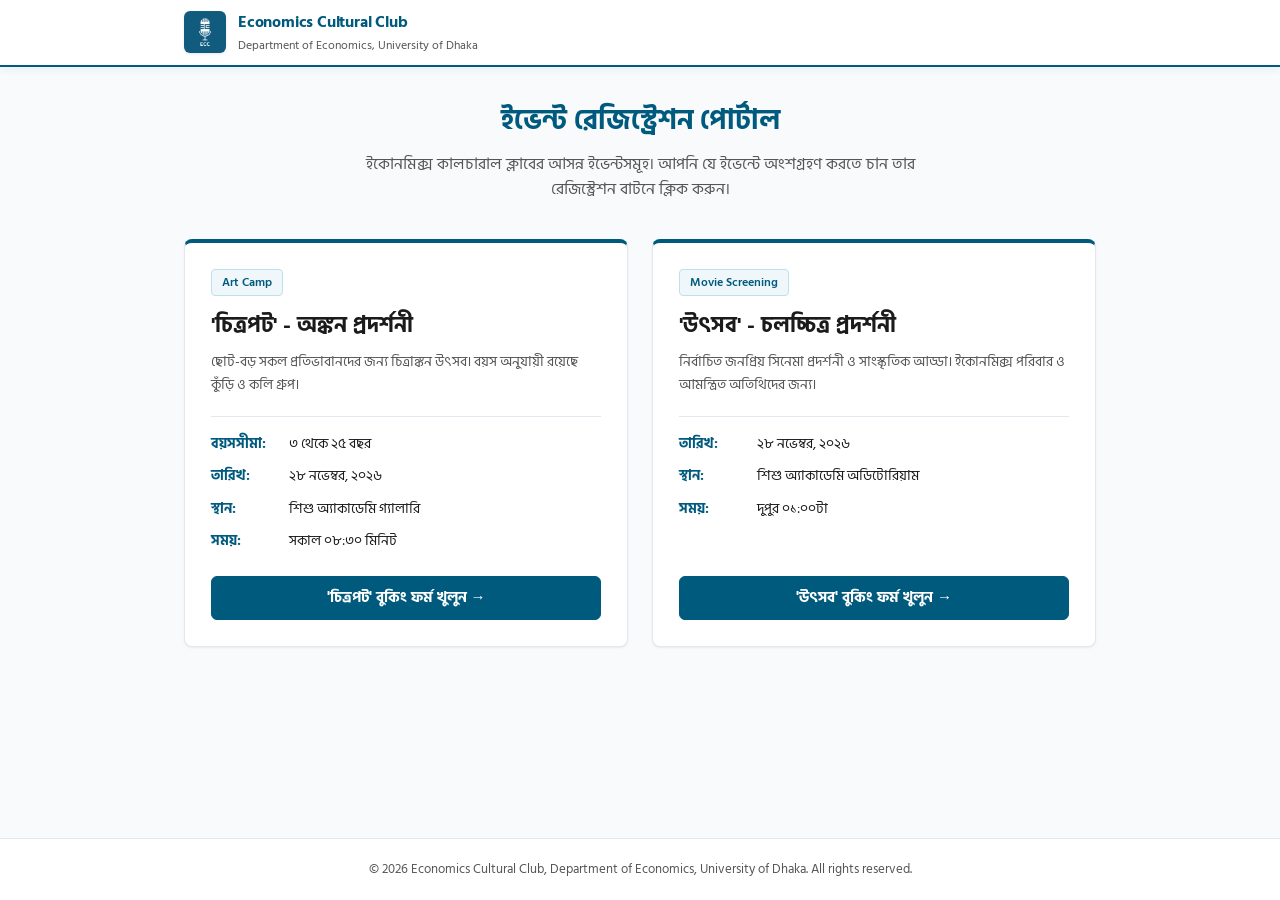
==== commit 4c096557: "Restructure: Split into bridge portal (/events/) and independent subpages (/events/artcamp/ and /eve" ====
--- a/index.html
+++ b/index.html
@@ -3,7 +3,7 @@
 <head>
   <meta charset="UTF-8">
   <meta name="viewport" content="width=device-width, initial-scale=1.0">
-  <title>ইভেন্ট রেজিস্ট্রেশন | Economics Cultural Club</title>
+  <title>ইভেন্ট রেজিস্ট্রেশন পোর্টাল | Economics Cultural Club</title>
   
   <!-- Fonts: Kalpurush & Hind Siliguri -->
   <link rel="preconnect" href="https://fonts.maateen.me">
@@ -27,66 +27,17 @@
           <div class="brand-subtitle">Department of Economics, University of Dhaka</div>
         </div>
       </div>
-
-      <!-- User Account Bar (Shown when authenticated) -->
-      <div id="user-account-bar" class="user-account-bar" style="display: none;">
-        <div class="user-profile">
-          <img id="header-avatar" class="user-avatar" src="" alt="User Avatar" />
-          <div class="user-details">
-            <span id="header-user-name" class="user-name">User Name</span>
-            <span id="header-user-email" class="user-email">user@gmail.com</span>
-          </div>
-        </div>
-        <button type="button" class="btn-signout" id="btn-signout">লগআউট</button>
-      </div>
     </div>
   </header>
 
   <!-- Main Container -->
   <main class="main-content">
-
-    <!-- VIEW 1: AUTHENTICATION (EMAIL LOGIN) -->
-    <section id="view-auth" class="view-section active">
-      <div class="auth-container">
-        <div class="auth-header">
-          <div class="auth-logo-wrapper">
-            <img src="ecc-logo.png" alt="ECC Logo" class="auth-logo-img" />
-          </div>
-          <h1>ইমেইল দিয়ে লগ ইন করুন</h1>
-          <p>রেজিস্ট্রেশনের জন্য আপনার নাম ও ইমেইল প্রদান করুন।</p>
-        </div>
-
-        <form id="form-auth-login" novalidate style="margin-top: 16px; text-align: left;">
-          <div class="form-group" style="margin-bottom: 14px;">
-            <label class="form-label" for="auth-input-name">
-              <span>আপনার পূর্ণ নাম (Full Name) *</span>
-            </label>
-            <input type="text" id="auth-input-name" class="form-control" required placeholder="উদাহরণ: তানভীর হোসেন" />
-          </div>
-
-          <div class="form-group" style="margin-bottom: 20px;">
-            <label class="form-label" for="auth-input-email">
-              <span>ইমেইল এড্রেস (Email Address) *</span>
-            </label>
-            <input type="email" id="auth-input-email" class="form-control" required placeholder="your.name@gmail.com" />
-          </div>
-
-          <button type="submit" class="btn btn-primary btn-full">
-            লগইন করে এগিয়ে যান &rarr;
-          </button>
-        </form>
-
-        <p class="auth-note">
-          আপনার প্রদত্ত নাম ও ইমেইল স্বয়ংক্রিয়ভাবে ফর্মের সাথে সংযুক্ত হয়ে ক্লাবের ডাটাবেজে সংরক্ষিত হবে।
+    <section class="view-section active">
+      <div class="menu-header" style="text-align: center; margin-bottom: 36px;">
+        <h2 style="font-size: 28px; margin-bottom: 8px;">ইভেন্ট রেজিস্ট্রেশন পোর্টাল</h2>
+        <p style="font-size: 16px; max-width: 600px; margin: 0 auto;">
+          ইকোনমিক্স কালচারাল ক্লাবের আসন্ন ইভেন্টসমূহ। আপনি যে ইভেন্টে অংশগ্রহণ করতে চান তার রেজিস্ট্রেশন বাটনে ক্লিক করুন।
         </p>
-      </div>
-    </section>
-
-    <!-- VIEW 2: MAIN MENU (SELECTION) -->
-    <section id="view-menu" class="view-section">
-      <div class="menu-header">
-        <h2 id="menu-welcome-text">স্বাগতম!</h2>
-        <p>যে ইভেন্টে অংশগ্রহণ করতে চান তা নির্বাচন করুন:</p>
       </div>
 
       <div class="events-grid">
@@ -105,9 +56,9 @@
               <li><strong>সময়:</strong> সকাল ০৮:৩০ মিনিট</li>
             </ul>
           </div>
-          <button type="button" class="btn btn-accent btn-full" id="btn-open-art-camp">
+          <a href="artcamp/" class="btn btn-accent btn-full" style="text-decoration: none;">
             'চিত্রপট' বুকিং ফর্ম খুলুন &rarr;
-          </button>
+          </a>
         </article>
 
         <!-- Event 2: Movie Screening 'উৎসব' -->
@@ -124,425 +75,18 @@
               <li><strong>সময়:</strong> দুপুর ০১:০০টা</li>
             </ul>
           </div>
-          <button type="button" class="btn btn-primary btn-full" id="btn-open-movie-screening">
+          <a href="movies/" class="btn btn-primary btn-full" style="text-decoration: none;">
             'উৎসব' বুকিং ফর্ম খুলুন &rarr;
-          </button>
+          </a>
         </article>
       </div>
     </section>
-
-    <!-- VIEW 3: FORM 1 - 'চিত্রপট' (Art-camp) -->
-    <section id="view-art-camp" class="view-section">
-      <div class="form-card">
-        <div class="form-top-nav">
-          <button type="button" class="btn-back" data-target="view-menu">
-            &larr; প্রধান মেনুতে ফিরে যান
-          </button>
-          <span class="event-tag">Art-camp Booking</span>
-        </div>
-
-        <div class="form-title-group">
-          <h2>'চিত্রপট' (Art-camp) বুকিং ফর্ম</h2>
-          <p>সঠিক বয়স ও জন্মতারিখ প্রদান করে উপযুক্ত গ্রুপ নির্বাচন করুন।</p>
-        </div>
-
-        <form id="form-art-camp" novalidate>
-          <div class="form-grid form-grid-2">
-            <!-- Name -->
-            <div class="form-group">
-              <label class="form-label" for="ac-name">
-                <span>অংশগ্রহণকারীর নাম (Full Name) *</span>
-              </label>
-              <input type="text" id="ac-name" name="name" class="form-control" required placeholder="পুরো নাম লিখুন" />
-            </div>
-
-            <!-- Gender (পুরুষ, মহিলা, তৃতীয় লিঙ্গ) -->
-            <div class="form-group">
-              <label class="form-label" for="ac-gender">
-                <span>লিঙ্গ (Gender) *</span>
-              </label>
-              <select id="ac-gender" name="gender" class="form-control" required>
-                <option value="">নির্বাচন করুন</option>
-                <option value="পুরুষ">পুরুষ</option>
-                <option value="মহিলা">মহিলা</option>
-                <option value="তৃতীয় লিঙ্গ">তৃতীয় লিঙ্গ</option>
-              </select>
-            </div>
-
-            <!-- Phone Number -->
-            <div class="form-group">
-              <label class="form-label" for="ac-phone">
-                <span>ফোন নম্বর (Phone Number) *</span>
-                <span class="label-sub">নাবালক হলে অভিভাবকের নম্বর</span>
-              </label>
-              <input type="tel" id="ac-phone" name="phoneNumber" class="form-control" required placeholder="01XXXXXXXXX" />
-            </div>
-
-            <!-- Birthday -->
-            <div class="form-group">
-              <label class="form-label" for="ac-birthday">
-                <span>জন্মতারিখ (Birthday) *</span>
-              </label>
-              <input type="date" id="ac-birthday" name="birthday" class="form-control" required />
-            </div>
-
-            <!-- Age (Auto-calculated, Read-only) -->
-            <div class="form-group">
-              <label class="form-label" for="ac-age">
-                <span>বয়স (Age)</span>
-                <span class="label-sub">জন্মতারিখ থেকে স্বয়ংক্রিয়ভাবে নির্ধারিত</span>
-              </label>
-              <div class="age-input-wrapper">
-                <input type="text" id="ac-age" name="age" class="form-control tabular-nums" readonly placeholder="জন্মতারিখ নির্বাচন করুন" />
-                <span id="ac-age-badge" class="age-status-badge">অনির্ধারিত</span>
-              </div>
-            </div>
-
-            <!-- Registration Fee (Auto-filled, Read-only) -->
-            <div class="form-group">
-              <label class="form-label" for="ac-fee">
-                <span>রেজিস্ট্রেশন ফি (Registration Fee)</span>
-                <span class="label-sub">গ্রুপ অনুযায়ী নির্ধারিত</span>
-              </label>
-              <input type="text" id="ac-fee" name="feeDisplay" class="form-control tabular-nums" readonly value="০ টাকা" style="font-weight: 700; color: var(--color-primary);" />
-            </div>
-
-            <!-- Group Selection -->
-            <div class="form-group full-width">
-              <label class="form-label">
-                <span>গ্রুপ নির্বাচন (Select Group) *</span>
-                <span class="label-sub" id="ac-group-helper">বয়স অনুযায়ী প্রযোজ্য গ্রুপ সচল হবে</span>
-              </label>
-
-              <div class="group-options">
-                <!-- Group 1: কুঁড়ি -->
-                <div class="group-card disabled" id="group-card-kuri" data-group="কুঁড়ি" data-medium="কার্ট্রিজ পেপার (Cartridge Paper)" data-fee="500" data-min-age="3" data-max-age="15">
-                  <div class="group-card-header">
-                    <span class="group-title">কুঁড়ি</span>
-                    <span class="group-age-badge">৩–১৫ বছর</span>
-                  </div>
-                  <div class="group-meta">
-                    মাধ্যম: কার্ট্রিজ পেপার (Cartridge Paper)
-                  </div>
-                  <div class="group-fee">৫০০ টাকা (500 TK)</div>
-                </div>
-
-                <!-- Group 2: কলি (কার্টিজ পেপার) -->
-                <div class="group-card disabled" id="group-card-koli-paper" data-group="কলি (কার্টিজ পেপার)" data-medium="কার্ট্রিজ পেপার (Cartridge Paper)" data-fee="800" data-min-age="16" data-max-age="25">
-                  <div class="group-card-header">
-                    <span class="group-title">কলি</span>
-                    <span class="group-age-badge">১৬–২৫ বছর</span>
-                  </div>
-                  <div class="group-meta">
-                    মাধ্যম: কার্ট্রিজ পেপার (Cartridge Paper)
-                  </div>
-                  <div class="group-fee">৮০০ টাকা (800 TK)</div>
-                </div>
-
-                <!-- Group 3: কলি (ক্যানভাস) -->
-                <div class="group-card disabled" id="group-card-koli-canvas" data-group="কলি (ক্যানভাস)" data-medium="ক্যানভাস (Canvas)" data-fee="1000" data-min-age="16" data-max-age="25">
-                  <div class="group-card-header">
-                    <span class="group-title">কলি</span>
-                    <span class="group-age-badge">১৬–২৫ বছর</span>
-                  </div>
-                  <div class="group-meta">
-                    মাধ্যম: ক্যানভাস (Canvas)
-                  </div>
-                  <div class="group-fee">১,০০০ টাকা (1,000 TK)</div>
-                </div>
-              </div>
-              <input type="hidden" id="ac-selected-group" name="group" required />
-              <input type="hidden" id="ac-selected-medium" name="medium" />
-              <input type="hidden" id="ac-selected-fee" name="fee" value="0" />
-            </div>
-          </div>
-
-          <!-- Shared Payment Component Container -->
-          <div class="payment-component-container" data-form-prefix="ac"></div>
-
-          <!-- Submit Button -->
-          <div style="margin-top: 24px;">
-            <button type="submit" class="btn btn-primary btn-full" id="btn-submit-art-camp">
-              <span class="btn-text">'চিত্রপট' রেজিস্ট্রেশন সম্পন্ন করুন</span>
-              <span class="btn-spinner" style="display: none;">প্রসেস হচ্ছে...</span>
-            </button>
-          </div>
-        </form>
-      </div>
-    </section>
-
-    <!-- VIEW 4: FORM 2 - 'উৎসব' (Movie Screening) -->
-    <section id="view-movie-screening" class="view-section">
-      <div class="form-card">
-        <div class="form-top-nav">
-          <button type="button" class="btn-back" data-target="view-menu">
-            &larr; প্রধান মেনুতে ফিরে যান
-          </button>
-          <span class="event-tag">
-            Movie Screening Booking
-          </span>
-        </div>
-
-        <div class="form-title-group">
-          <h2>'উৎসব' (Movie Screening) বুকিং ফর্ম</h2>
-          <p>আপনার তথ্য, ডিপার্টমেন্ট ও সেশন অনুযায়ী ফি স্বয়ংক্রিয়ভাবে নির্ধারিত হবে।</p>
-        </div>
-
-        <form id="form-movie-screening" novalidate>
-          <div class="form-grid form-grid-2">
-            <!-- Name -->
-            <div class="form-group">
-              <label class="form-label" for="ms-name">
-                <span>নাম (Full Name) *</span>
-              </label>
-              <input type="text" id="ms-name" name="name" class="form-control" required placeholder="পুরো নাম লিখুন" />
-            </div>
-
-            <!-- Gender (পুরুষ, মহিলা, তৃতীয় লিঙ্গ) -->
-            <div class="form-group">
-              <label class="form-label" for="ms-gender">
-                <span>লিঙ্গ (Gender) *</span>
-              </label>
-              <select id="ms-gender" name="gender" class="form-control" required>
-                <option value="">নির্বাচন করুন</option>
-                <option value="পুরুষ">পুরুষ</option>
-                <option value="মহিলা">মহিলা</option>
-                <option value="তৃতীয় লিঙ্গ">তৃতীয় লিঙ্গ</option>
-              </select>
-            </div>
-
-            <!-- Phone Number -->
-            <div class="form-group full-width">
-              <label class="form-label" for="ms-phone">
-                <span>ফোন নম্বর (Phone Number) *</span>
-                <span class="label-sub">নাবালক হলে অভিভাবকের নম্বর (Guardian's if Minor)</span>
-              </label>
-              <input type="tel" id="ms-phone" name="phoneNumber" class="form-control" required placeholder="01XXXXXXXXX" />
-            </div>
-
-            <!-- Institution Dropdown -->
-            <div class="form-group">
-              <label class="form-label" for="ms-institution">
-                <span>প্রতিষ্ঠান / বিভাগ (Institution) *</span>
-              </label>
-              <select id="ms-institution" name="institution" class="form-control" required>
-                <option value="">নির্বাচন করুন</option>
-                <option value="EconDU">EconDU (Department of Economics, DU)</option>
-                <option value="Other">অন্যান্য (Other)</option>
-              </select>
-            </div>
-
-            <!-- Institution Other (Conditional Input) -->
-            <div class="form-group" id="ms-institution-other-group" style="display: none;">
-              <label class="form-label" for="ms-institution-other">
-                <span>প্রতিষ্ঠানের নাম লিখুন (Specify Institution) *</span>
-              </label>
-              <input type="text" id="ms-institution-other" name="institutionOther" class="form-control" placeholder="আপনার প্রতিষ্ঠান বা বিভাগের নাম" />
-            </div>
-
-            <!-- Session Dropdown -->
-            <div class="form-group">
-              <label class="form-label" for="ms-session">
-                <span>সেশন (Session) *</span>
-              </label>
-              <select id="ms-session" name="session" class="form-control" required>
-                <option value="">নির্বাচন করুন</option>
-                <option value="25/26">25/26</option>
-                <option value="24/25">24/25</option>
-                <option value="23/24">23/24</option>
-                <option value="22/23">22/23</option>
-                <option value="Other">অন্যান্য (Other)</option>
-              </select>
-            </div>
-
-            <!-- Session Other (Conditional Input) -->
-            <div class="form-group" id="ms-session-other-group" style="display: none;">
-              <label class="form-label" for="ms-session-other">
-                <span>সেশন উল্লেখ করুন (Specify Session) *</span>
-              </label>
-              <input type="text" id="ms-session-other" name="sessionOther" class="form-control" placeholder="যেমন: 21/22 বা অন্যান্য" />
-            </div>
-
-            <!-- Registration Fee (Auto-filled, Read-only) -->
-            <div class="form-group full-width">
-              <div class="fee-summary-box">
-                <div>
-                  <div class="fee-summary-label">রেজিস্ট্রেশন ফি (Registration Fee)</div>
-                  <div class="fee-summary-note" id="ms-fee-rule-note">
-                    EconDU এবং [25/26, 24/25, 23/24, 22/23] সেশনের জন্য ৫০ টাকা, অন্যদের জন্য ১০০ টাকা।
-                  </div>
-                </div>
-                <div class="fee-summary-val" id="ms-fee-display">১০০ টাকা</div>
-                <input type="hidden" id="ms-fee" name="fee" value="100" />
-              </div>
-            </div>
-          </div>
-
-          <!-- Shared Payment Component Container -->
-          <div class="payment-component-container" data-form-prefix="ms"></div>
-
-          <!-- Submit Button -->
-          <div style="margin-top: 24px;">
-            <button type="submit" class="btn btn-primary btn-full" id="btn-submit-movie-screening">
-              <span class="btn-text">'উৎসব' রেজিস্ট্রেশন সাবমিট করুন</span>
-              <span class="btn-spinner" style="display: none;">প্রসেস হচ্ছে...</span>
-            </button>
-          </div>
-        </form>
-      </div>
-    </section>
-
   </main>
-
-  <!-- Reusable Template: Payment Details Shared Component -->
-  <template id="template-payment-details">
-    <div class="payment-section">
-      <div class="section-title">পেমেন্ট সংক্রান্ত বিবরণ (Payment Details)</div>
-      <div class="section-desc">
-        নিচের ব্যাংক একাউন্ট অথবা MFS নম্বরে নির্ধারিত ফি পাঠিয়ে নিচের তথ্যগুলো পূরণ করুন।
-      </div>
-
-      <div class="payment-grid">
-        <!-- Bank Details -->
-        <div class="payment-card">
-          <div class="payment-card-title">
-            <span>ব্যাংক একাউন্ট বিবরণ (Bank)</span>
-          </div>
-          <div class="payment-details-list">
-            <div class="payment-row">
-              <span>Account Name:</span>
-              <span>Economics Cultural Club</span>
-            </div>
-            <div class="payment-row">
-              <span>Account No:</span>
-              <span>
-                <button type="button" class="copy-pill js-copy-btn" data-copy="4405702001651" title="কপি করুন">
-                  4405702001651 📋
-                </button>
-              </span>
-            </div>
-            <div class="payment-row">
-              <span>Bank Name:</span>
-              <span>Sonali Bank PLC</span>
-            </div>
-            <div class="payment-row">
-              <span>Branch:</span>
-              <span>DU Campus Corporate</span>
-            </div>
-            <div class="payment-row">
-              <span>Routing No:</span>
-              <span>200271750</span>
-            </div>
-            <div class="payment-row">
-              <span>SWIFT / BIC:</span>
-              <span>BSONBDDH</span>
-            </div>
-          </div>
-        </div>
-
-        <!-- MFS Details -->
-        <div class="payment-card">
-          <div class="payment-card-title">
-            <span>মোবাইল ব্যাংকিং (MFS)</span>
-          </div>
-          <div class="payment-details-list">
-            <div class="payment-row">
-              <span>MFS Providers:</span>
-              <span>bKash / Nagad / Rocket / Upay</span>
-            </div>
-            <div class="payment-row" style="margin-top: 4px;">
-              <span>MFS Number:</span>
-              <span>
-                <button type="button" class="copy-pill js-copy-btn" data-copy="01753932582" title="কপি করুন">
-                  01753932582 📋
-                </button>
-              </span>
-            </div>
-            <div class="payment-row" style="margin-top: 6px;">
-              <span style="font-size: 12px; color: var(--color-text-muted);">
-                * সেন্ড মানি বা ক্যাশ-ইন সম্পন্ন করে নিচে পেমেন্ট নম্বর ও ট্রানজেকশন আইডি দিন।
-              </span>
-            </div>
-          </div>
-        </div>
-
-        <!-- QR Code Display -->
-        <div class="qr-container">
-          <div class="qr-image-wrapper">
-            <img src="bangla-qr.jpg" alt="Bangla QR" onerror="this.onerror=null; this.src='bangla-qr.png';" />
-          </div>
-          <div class="qr-caption">Bangla QR</div>
-        </div>
-      </div>
-
-      <!-- Verification Input fields: Payment Method, Payment Number, TrxID -->
-      <div class="verification-box">
-        <div class="form-grid form-grid-3">
-          <!-- 1. Payment Method -->
-          <div class="form-group">
-            <label class="form-label">
-              <span>পেমেন্ট মাধ্যম (Payment Method) *</span>
-            </label>
-            <select class="form-control js-payment-method" required>
-              <option value="bKash">bKash (বিকাশ)</option>
-              <option value="Nagad">Nagad (নগদ)</option>
-              <option value="Rocket">Rocket (রকেট)</option>
-              <option value="Upay">Upay (উপায়)</option>
-              <option value="Sonali Bank">Sonali Bank PLC (ব্যাংক ট্রান্সফার)</option>
-            </select>
-          </div>
-
-          <!-- 2. Payment Number -->
-          <div class="form-group">
-            <label class="form-label">
-              <span>পেমেন্ট নম্বর (Payment Number) *</span>
-            </label>
-            <input type="text" class="form-control js-payment-number" required placeholder="01XXXXXXXXX বা একাউন্ট নম্বর" />
-            <span class="label-sub" style="margin-top: 2px;">(যেই একাউন্ট থেকে টাকা পাঠিয়েছেন)</span>
-          </div>
-
-          <!-- 3. Transaction ID -->
-          <div class="form-group">
-            <label class="form-label">
-              <span>ট্রানজেকশন আইডি (TrxID) *</span>
-            </label>
-            <input type="text" class="form-control js-trx-id" required placeholder="টাকা পাঠানোর পর প্রাপ্ত TrxID" />
-            <span class="label-sub" style="margin-top: 2px;">(যেমন: BKA892XKZ বা স্লিপ নম্বর)</span>
-          </div>
-        </div>
-      </div>
-    </div>
-  </template>
-
-  <!-- Success Modal -->
-  <div id="modal-success" class="modal-overlay">
-    <div class="modal-card">
-      <div class="modal-icon-success">
-        <svg width="26" height="26" viewBox="0 0 24 24" fill="none" stroke="currentColor" stroke-width="2.5" stroke-linecap="round" stroke-linejoin="round">
-          <polyline points="20 6 9 17 4 12"></polyline>
-        </svg>
-      </div>
-      <h3 id="modal-success-title">রেজিস্ট্রেশন সাবমিট হয়েছে!</h3>
-      <p id="modal-success-desc">
-        ধন্যবাদ! আপনার রেজিস্ট্রেশন অনুরোধ আমরা সফলভাবে পেয়েছি।<br>
-        অনুগ্রহপূর্বক কনফার্মেশনের জন্য আপনার ইমেইল চেক করবেন।
-      </p>
-      <button type="button" class="btn btn-primary btn-full" id="btn-modal-done">
-        প্রধান মেনুতে ফিরে যান
-      </button>
-    </div>
-  </div>
-
-  <!-- Toast Container -->
-  <div id="toast-container" class="toast-container"></div>
 
   <!-- Footer -->
   <footer class="site-footer">
     <div>&copy; 2026 Economics Cultural Club, Department of Economics, University of Dhaka. All rights reserved.</div>
   </footer>
 
-  <!-- Scripts -->
-  <script src="config.js"></script>
-  <script src="app.js"></script>
 </body>
 </html>
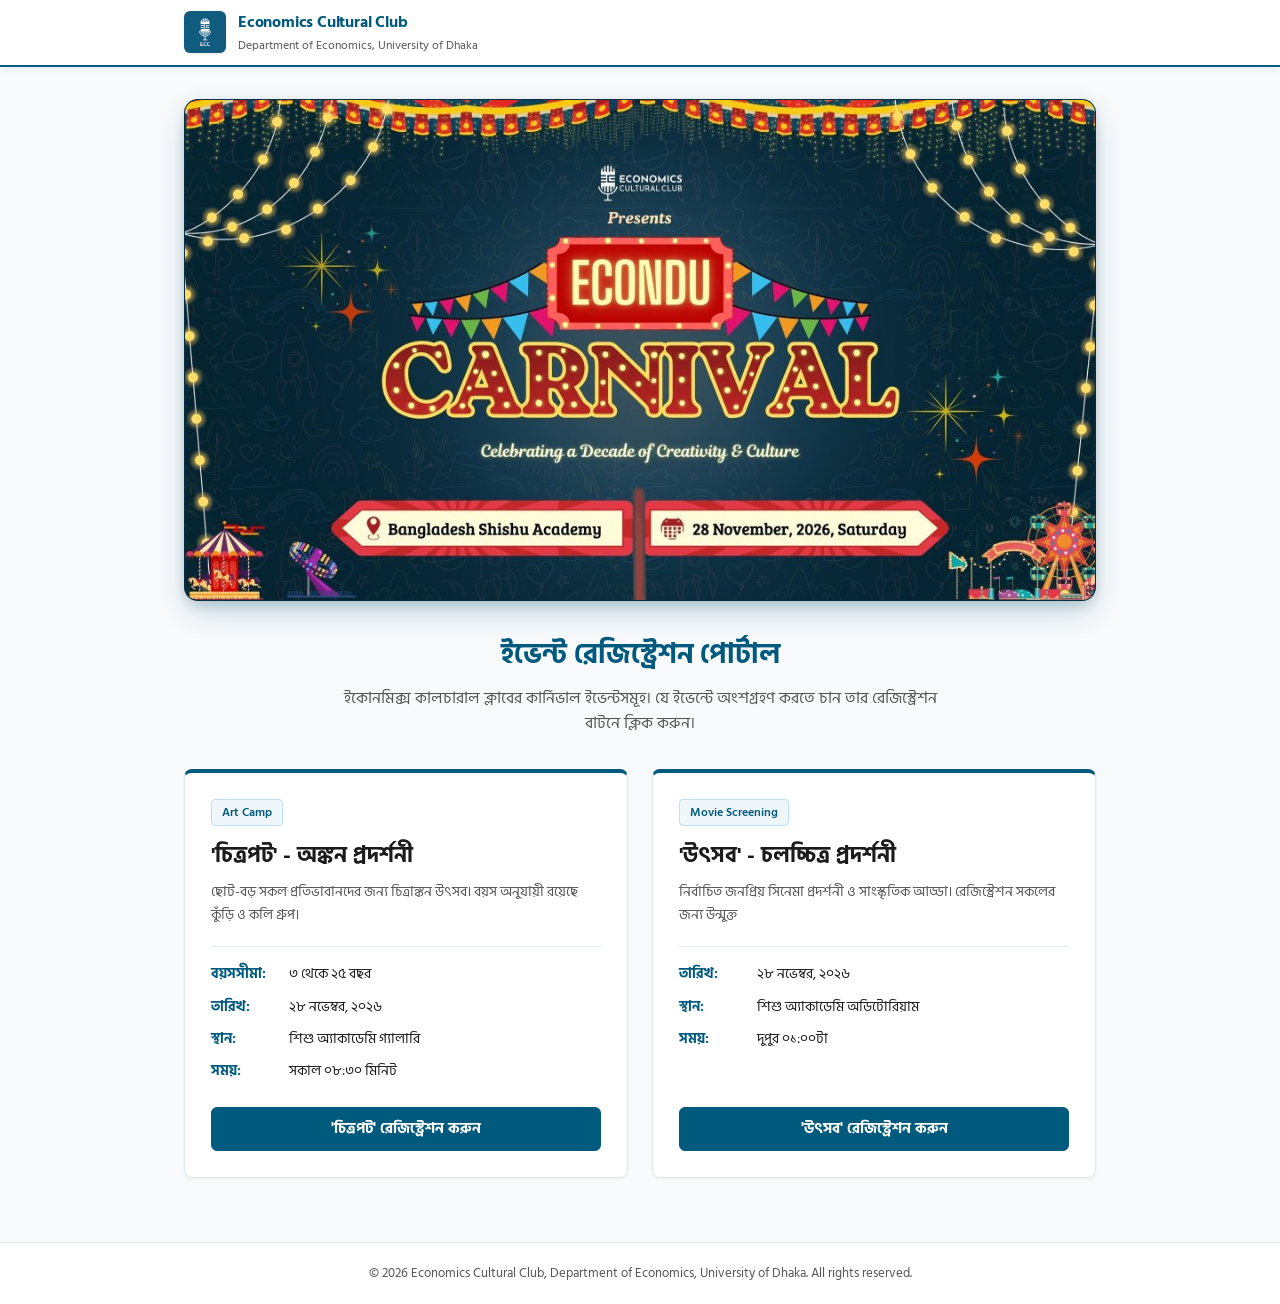
==== commit d15a0148: "Update: Hero banner with depth effect, larger QR code, top-right fee badges, 5 payment options, butt" ====
--- a/index.html
+++ b/index.html
@@ -33,10 +33,16 @@
   <!-- Main Container -->
   <main class="main-content">
     <section class="view-section active">
-      <div class="menu-header" style="text-align: center; margin-bottom: 36px;">
+
+      <!-- Hero Section with Header Banner & Depth Effect -->
+      <div class="hero-banner-wrapper">
+        <img src="hero-banner.jpg" alt="EconDU Carnival - Economics Cultural Club" class="hero-banner-img" />
+      </div>
+
+      <div class="menu-header" style="text-align: center; margin-bottom: 32px;">
         <h2 style="font-size: 28px; margin-bottom: 8px;">ইভেন্ট রেজিস্ট্রেশন পোর্টাল</h2>
-        <p style="font-size: 16px; max-width: 600px; margin: 0 auto;">
-          ইকোনমিক্স কালচারাল ক্লাবের আসন্ন ইভেন্টসমূহ। আপনি যে ইভেন্টে অংশগ্রহণ করতে চান তার রেজিস্ট্রেশন বাটনে ক্লিক করুন।
+        <p style="font-size: 16px; max-width: 620px; margin: 0 auto; color: var(--color-text-muted);">
+          ইকোনমিক্স কালচারাল ক্লাবের কার্নিভাল ইভেন্টসমূহ। যে ইভেন্টে অংশগ্রহণ করতে চান তার রেজিস্ট্রেশন বাটনে ক্লিক করুন।
         </p>
       </div>
 
@@ -57,7 +63,7 @@
             </ul>
           </div>
           <a href="artcamp/" class="btn btn-accent btn-full" style="text-decoration: none;">
-            'চিত্রপট' বুকিং ফর্ম খুলুন &rarr;
+            'চিত্রপট' রেজিস্ট্রেশন করুন
           </a>
         </article>
 
@@ -67,7 +73,7 @@
             <span class="event-tag">Movie Screening</span>
             <h3>'উৎসব' - চলচ্চিত্র প্রদর্শনী</h3>
             <p class="event-desc">
-              নির্বাচিত জনপ্রিয় সিনেমা প্রদর্শনী ও সাংস্কৃতিক আড্ডা। ইকোনমিক্স পরিবার ও আমন্ত্রিত অতিথিদের জন্য।
+              নির্বাচিত জনপ্রিয় সিনেমা প্রদর্শনী ও সাংস্কৃতিক আড্ডা। রেজিস্ট্রেশন সকলের জন্য উন্মুক্ত
             </p>
             <ul class="event-meta-list">
               <li><strong>তারিখ:</strong> ২৮ নভেম্বর, ২০২৬</li>
@@ -76,7 +82,7 @@
             </ul>
           </div>
           <a href="movies/" class="btn btn-primary btn-full" style="text-decoration: none;">
-            'উৎসব' বুকিং ফর্ম খুলুন &rarr;
+            'উৎসব' রেজিস্ট্রেশন করুন
           </a>
         </article>
       </div>
--- a/style.css
+++ b/style.css
@@ -249,6 +249,30 @@
   line-height: 1.5;
 }
 
+/* Hero Banner on Events Bridge Page */
+.hero-banner-wrapper {
+  margin-bottom: 32px;
+  border-radius: 14px;
+  overflow: hidden;
+  box-shadow: 0 12px 30px -4px rgba(0, 90, 126, 0.28), 0 4px 12px rgba(0, 0, 0, 0.12);
+  border: 1px solid rgba(0, 90, 126, 0.15);
+  background-color: #072a38;
+  position: relative;
+  transition: transform 0.2s ease, box-shadow 0.2s ease;
+}
+
+.hero-banner-wrapper:hover {
+  transform: translateY(-2px);
+  box-shadow: 0 16px 36px -4px rgba(0, 90, 126, 0.35), 0 6px 16px rgba(0, 0, 0, 0.15);
+}
+
+.hero-banner-img {
+  width: 100%;
+  height: auto;
+  display: block;
+  object-fit: cover;
+}
+
 /* Main Menu View */
 .menu-header {
   margin-bottom: 28px;
@@ -650,17 +674,111 @@
   padding-top: 24px;
 }
 
+.payment-header-flex {
+  display: flex;
+  flex-direction: column;
+  gap: 12px;
+  margin-bottom: 20px;
+}
+
+@media (min-width: 640px) {
+  .payment-header-flex {
+    flex-direction: row;
+    align-items: center;
+    justify-content: space-between;
+  }
+}
+
+.payment-fee-badge {
+  background-color: var(--color-primary-light);
+  border: 2px solid var(--color-primary);
+  border-radius: var(--radius-md);
+  padding: 8px 18px;
+  display: inline-flex;
+  align-items: baseline;
+  gap: 8px;
+  box-shadow: 0 2px 6px rgba(0, 90, 126, 0.1);
+}
+
+.payment-fee-badge .fee-label {
+  font-size: 13px;
+  font-weight: 700;
+  color: var(--color-text-muted);
+}
+
+.payment-fee-badge .fee-value {
+  font-size: 26px;
+  font-weight: 800;
+  color: var(--color-primary);
+  letter-spacing: -0.5px;
+}
+
+.payment-grid-2 {
+  display: grid;
+  grid-template-columns: 1fr;
+  gap: 16px;
+}
+
+@media (min-width: 640px) {
+  .payment-grid-2 {
+    grid-template-columns: 1fr 1fr;
+  }
+}
+
+/* Large Center QR Container */
+.qr-large-container {
+  margin-top: 20px;
+  border: 1px solid var(--color-border);
+  border-radius: var(--radius-md);
+  background-color: #fff;
+  padding: 20px;
+  display: flex;
+  flex-direction: column;
+  align-items: center;
+  justify-content: center;
+  text-align: center;
+  box-shadow: var(--shadow-subtle);
+}
+
+.qr-large-wrapper {
+  width: 280px;
+  max-width: 100%;
+  background-color: #fff;
+  border: 2px solid var(--color-primary-border);
+  border-radius: var(--radius-md);
+  padding: 10px;
+  display: flex;
+  align-items: center;
+  justify-content: center;
+  overflow: hidden;
+  margin-bottom: 10px;
+  box-shadow: 0 4px 12px rgba(0, 90, 126, 0.08);
+}
+
+.qr-large-wrapper img {
+  width: 100%;
+  height: auto;
+  object-fit: contain;
+  display: block;
+}
+
+.qr-large-caption {
+  font-size: 14px;
+  font-weight: 700;
+  color: var(--color-primary);
+  margin-top: 4px;
+}
+
 .section-title {
-  font-size: 16px;
-  font-weight: 700;
-  color: var(--color-primary);
-  margin-bottom: 6px;
+  font-size: 18px;
+  font-weight: 700;
+  color: var(--color-primary);
+  margin-bottom: 4px;
 }
 
 .section-desc {
   font-size: 14px;
   color: var(--color-text-muted);
-  margin-bottom: 18px;
 }
 
 .payment-grid {
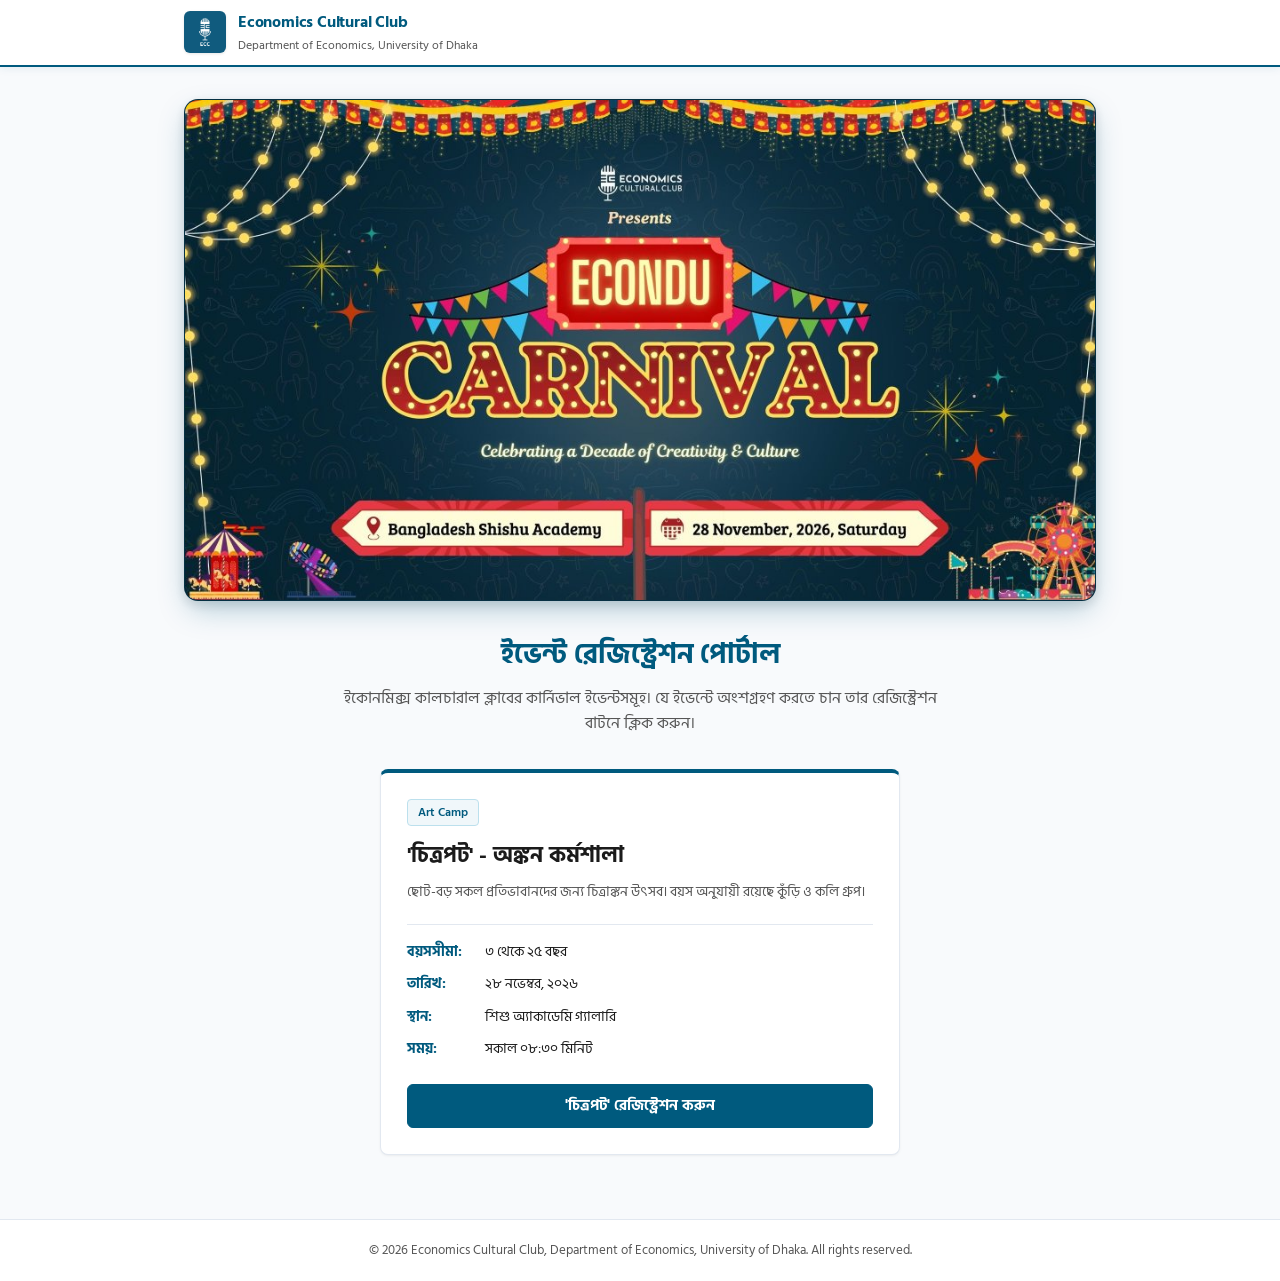
==== commit 459352ab: "chore: temporarily hide movie screening tile sine die and rename Art Camp to 'চিত্রপট' - অঙ্কন কর্মশ" ====
--- a/index.html
+++ b/index.html
@@ -51,7 +51,7 @@
         <article class="event-card">
           <div>
             <span class="event-tag">Art Camp</span>
-            <h3>'চিত্রপট' - অঙ্কন প্রদর্শনী</h3>
+            <h3>'চিত্রপট' - অঙ্কন কর্মশালা</h3>
             <p class="event-desc">
               ছোট-বড় সকল প্রতিভাবানদের জন্য চিত্রাঙ্কন উৎসব। বয়স অনুযায়ী রয়েছে কুঁড়ি ও কলি গ্রুপ।
             </p>
@@ -67,8 +67,15 @@
           </a>
         </article>
 
-        <!-- Event 2: Movie Screening 'উৎসব' -->
-        <article class="event-card">
+        <!-- 
+          ==========================================================================
+          TEMPORARILY HIDDEN SINE DIE: Event 2: Movie Screening 'উৎসব'
+          Keep intact. Only make visible when explicitly commanded by the user.
+          To unhide, remove the comment wrapper below.
+          ==========================================================================
+        -->
+        <!--
+        <article class="event-card" id="card-movie-screening">
           <div>
             <span class="event-tag">Movie Screening</span>
             <h3>'উৎসব' - চলচ্চিত্র প্রদর্শনী</h3>
@@ -85,6 +92,7 @@
             'উৎসব' রেজিস্ট্রেশন করুন
           </a>
         </article>
+        -->
       </div>
     </section>
   </main>
--- a/style.css
+++ b/style.css
@@ -297,6 +297,12 @@
   gap: 24px;
 }
 
+.events-grid > .event-card:only-child {
+  max-width: 520px;
+  width: 100%;
+  margin: 0 auto;
+}
+
 .event-card {
   background-color: var(--color-surface);
   border: 1px solid var(--color-border);
@@ -475,6 +481,11 @@
   outline: none;
   border-color: var(--color-primary);
   box-shadow: 0 0 0 2px var(--color-primary-border);
+}
+
+.form-control::placeholder {
+  color: var(--color-text-muted);
+  opacity: 0.75;
 }
 
 .form-control:read-only,
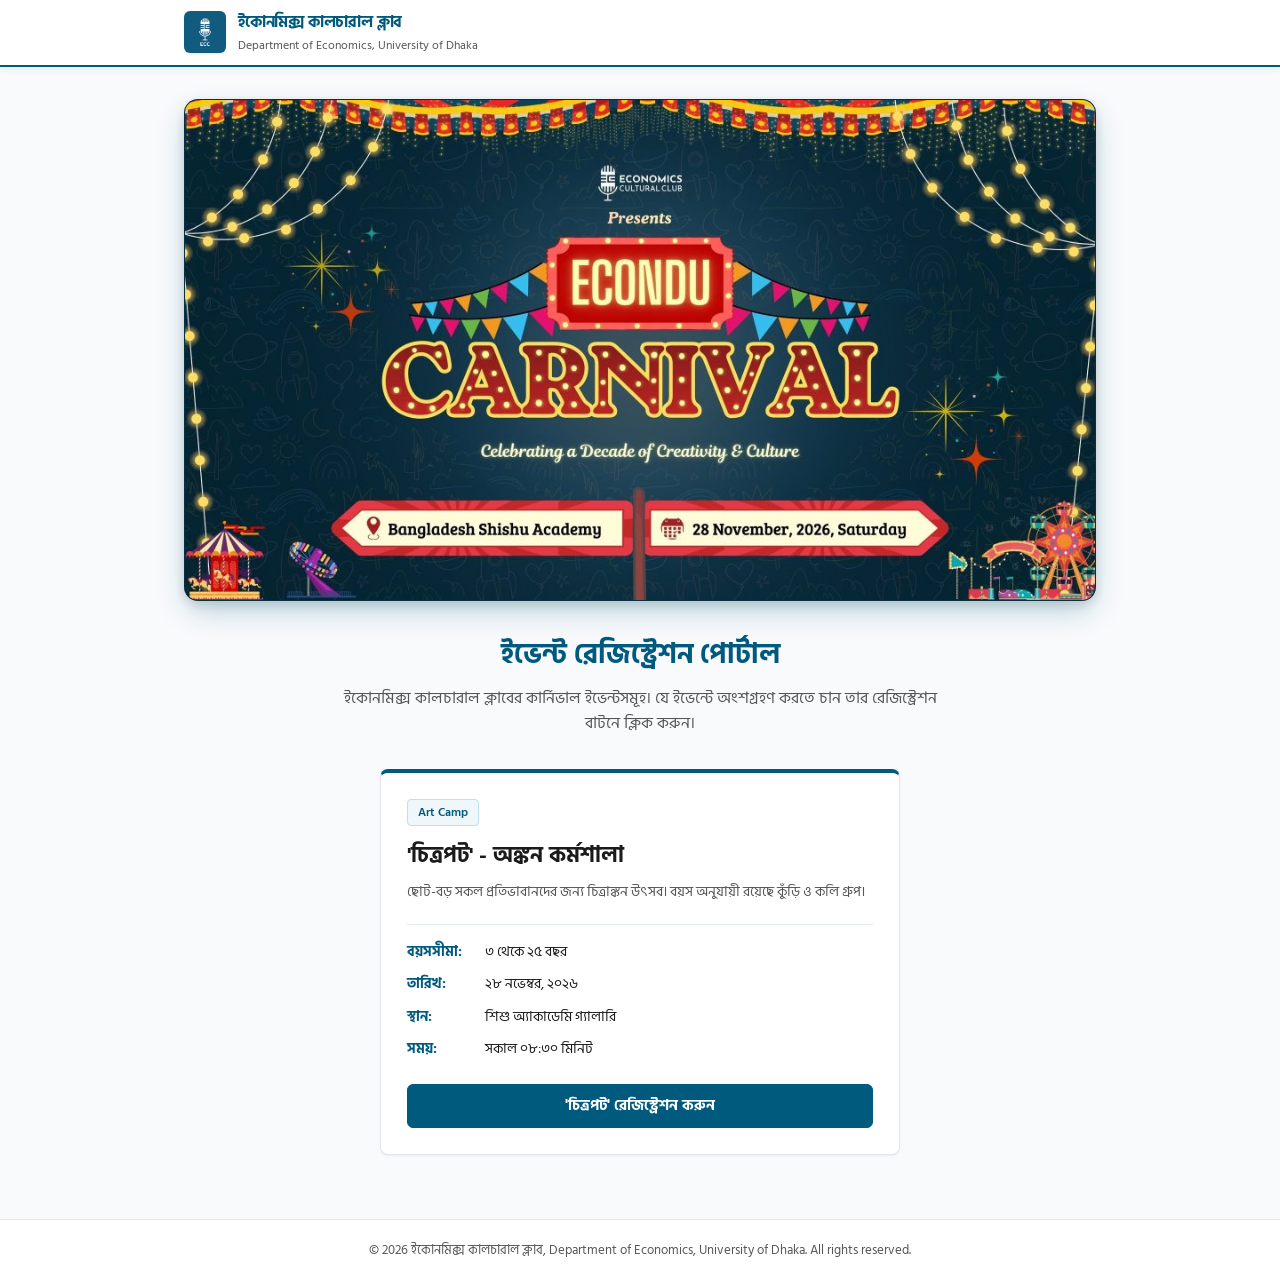
==== commit 32dd15e3: "chore: replace brand title and footer with 'ইকোনমিক্স কালচারাল ক্লাব' across all pages" ====
--- a/index.html
+++ b/index.html
@@ -3,7 +3,7 @@
 <head>
   <meta charset="UTF-8">
   <meta name="viewport" content="width=device-width, initial-scale=1.0">
-  <title>ইভেন্ট রেজিস্ট্রেশন পোর্টাল | Economics Cultural Club</title>
+  <title>ইভেন্ট রেজিস্ট্রেশন পোর্টাল | ইকোনমিক্স কালচারাল ক্লাব</title>
   
   <!-- Fonts: Kalpurush & Hind Siliguri -->
   <link rel="preconnect" href="https://fonts.maateen.me">
@@ -23,7 +23,7 @@
       <div class="brand-block">
         <img src="ecc-logo.png" alt="ECC Logo" class="brand-logo-img" />
         <div>
-          <div class="brand-title">Economics Cultural Club</div>
+          <div class="brand-title">ইকোনমিক্স কালচারাল ক্লাব</div>
           <div class="brand-subtitle">Department of Economics, University of Dhaka</div>
         </div>
       </div>
@@ -99,7 +99,7 @@
 
   <!-- Footer -->
   <footer class="site-footer">
-    <div>&copy; 2026 Economics Cultural Club, Department of Economics, University of Dhaka. All rights reserved.</div>
+    <div>&copy; 2026 ইকোনমিক্স কালচারাল ক্লাব, Department of Economics, University of Dhaka. All rights reserved.</div>
   </footer>
 
 </body>
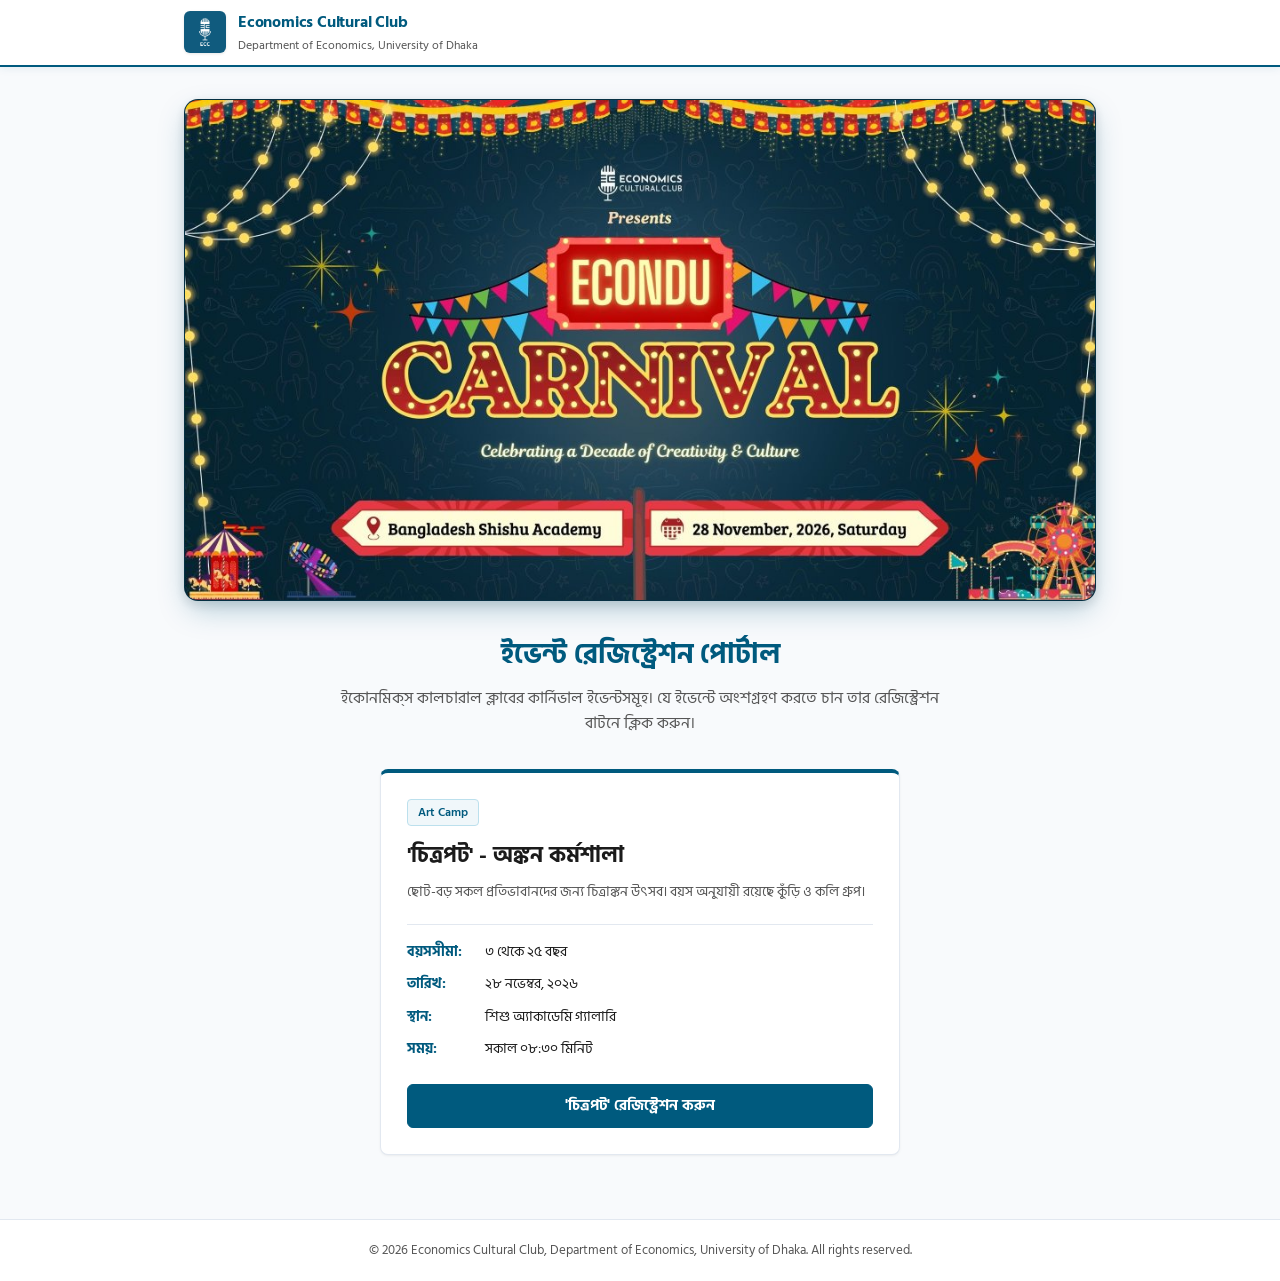
==== commit 2afb3909: "fix(branding): restore English header/footer and format Bengali 'ইকোনমিক্স' with separate hasanta (ই" ====
--- a/index.html
+++ b/index.html
@@ -3,7 +3,7 @@
 <head>
   <meta charset="UTF-8">
   <meta name="viewport" content="width=device-width, initial-scale=1.0">
-  <title>ইভেন্ট রেজিস্ট্রেশন পোর্টাল | ইকোনমিক্স কালচারাল ক্লাব</title>
+  <title>ইভেন্ট রেজিস্ট্রেশন পোর্টাল | Economics Cultural Club</title>
   
   <!-- Fonts: Kalpurush & Hind Siliguri -->
   <link rel="preconnect" href="https://fonts.maateen.me">
@@ -23,7 +23,7 @@
       <div class="brand-block">
         <img src="ecc-logo.png" alt="ECC Logo" class="brand-logo-img" />
         <div>
-          <div class="brand-title">ইকোনমিক্স কালচারাল ক্লাব</div>
+          <div class="brand-title">Economics Cultural Club</div>
           <div class="brand-subtitle">Department of Economics, University of Dhaka</div>
         </div>
       </div>
@@ -42,7 +42,7 @@
       <div class="menu-header" style="text-align: center; margin-bottom: 32px;">
         <h2 style="font-size: 28px; margin-bottom: 8px;">ইভেন্ট রেজিস্ট্রেশন পোর্টাল</h2>
         <p style="font-size: 16px; max-width: 620px; margin: 0 auto; color: var(--color-text-muted);">
-          ইকোনমিক্স কালচারাল ক্লাবের কার্নিভাল ইভেন্টসমূহ। যে ইভেন্টে অংশগ্রহণ করতে চান তার রেজিস্ট্রেশন বাটনে ক্লিক করুন।
+          ইকোনমিক্&zwnj;স কালচারাল ক্লাবের কার্নিভাল ইভেন্টসমূহ। যে ইভেন্টে অংশগ্রহণ করতে চান তার রেজিস্ট্রেশন বাটনে ক্লিক করুন।
         </p>
       </div>
 
@@ -99,7 +99,7 @@
 
   <!-- Footer -->
   <footer class="site-footer">
-    <div>&copy; 2026 ইকোনমিক্স কালচারাল ক্লাব, Department of Economics, University of Dhaka. All rights reserved.</div>
+    <div>&copy; 2026 Economics Cultural Club, Department of Economics, University of Dhaka. All rights reserved.</div>
   </footer>
 
 </body>
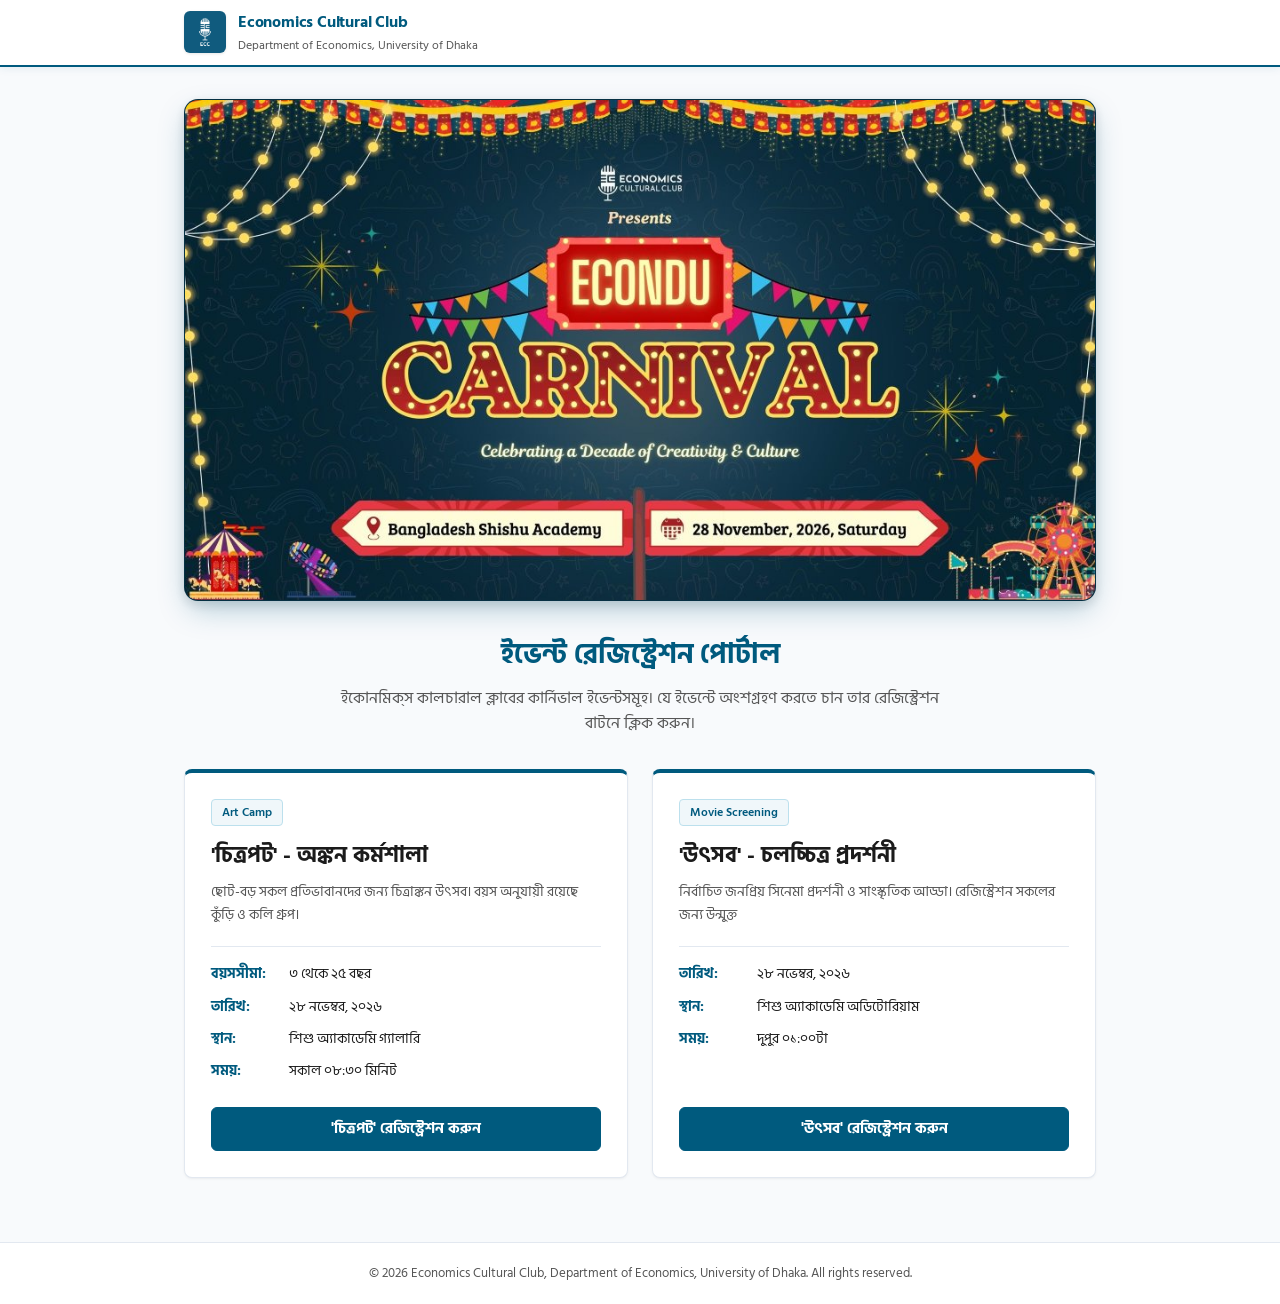
==== commit 8834a684: "feat: restore 'উৎসব' Movie Screening tile and link directly to https://www.tikitor.net/events/eccdu-" ====
--- a/index.html
+++ b/index.html
@@ -67,14 +67,7 @@
           </a>
         </article>
 
-        <!-- 
-          ==========================================================================
-          TEMPORARILY HIDDEN SINE DIE: Event 2: Movie Screening 'উৎসব'
-          Keep intact. Only make visible when explicitly commanded by the user.
-          To unhide, remove the comment wrapper below.
-          ==========================================================================
-        -->
-        <!--
+        <!-- Event 2: Movie Screening 'উৎসব' -->
         <article class="event-card" id="card-movie-screening">
           <div>
             <span class="event-tag">Movie Screening</span>
@@ -88,11 +81,10 @@
               <li><strong>সময়:</strong> দুপুর ০১:০০টা</li>
             </ul>
           </div>
-          <a href="movies/" class="btn btn-primary btn-full" style="text-decoration: none;">
+          <a href="https://www.tikitor.net/events/eccdu-utshob" class="btn btn-primary btn-full" style="text-decoration: none;">
             'উৎসব' রেজিস্ট্রেশন করুন
           </a>
         </article>
-        -->
       </div>
     </section>
   </main>
